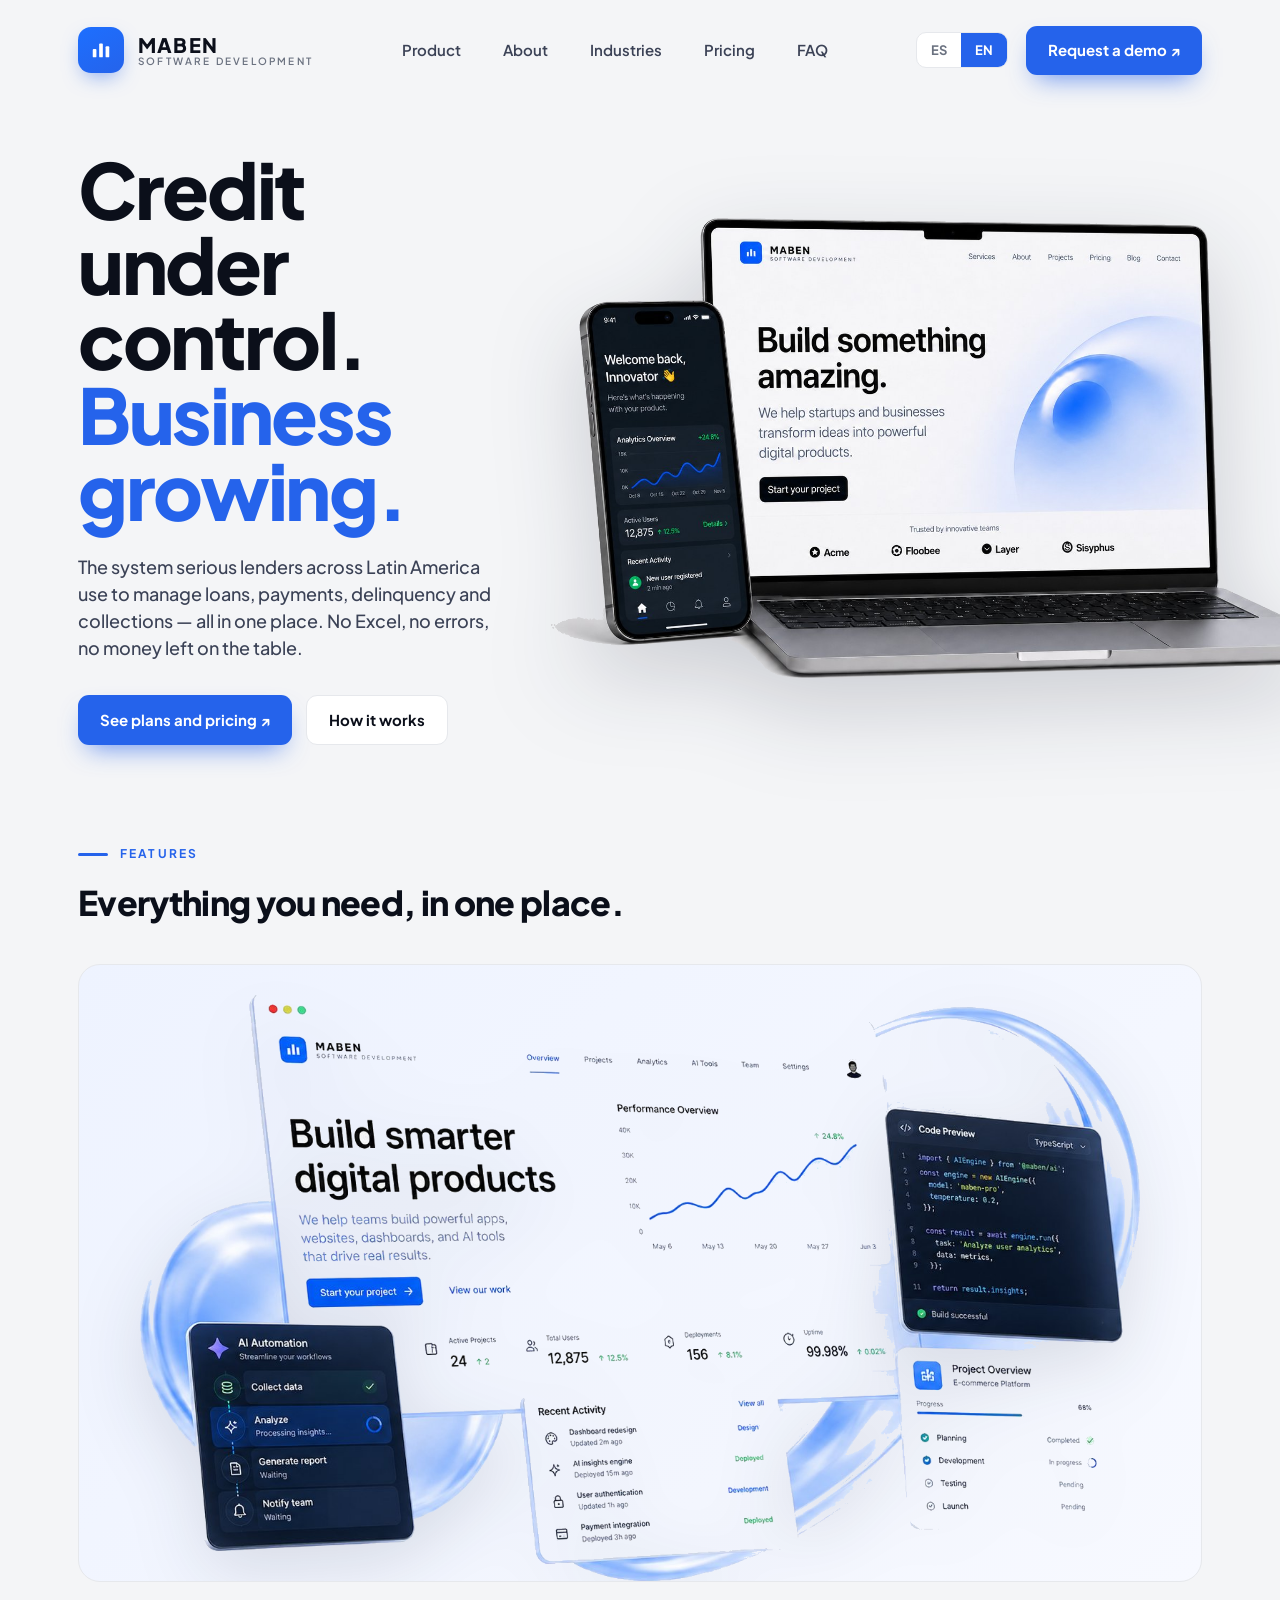
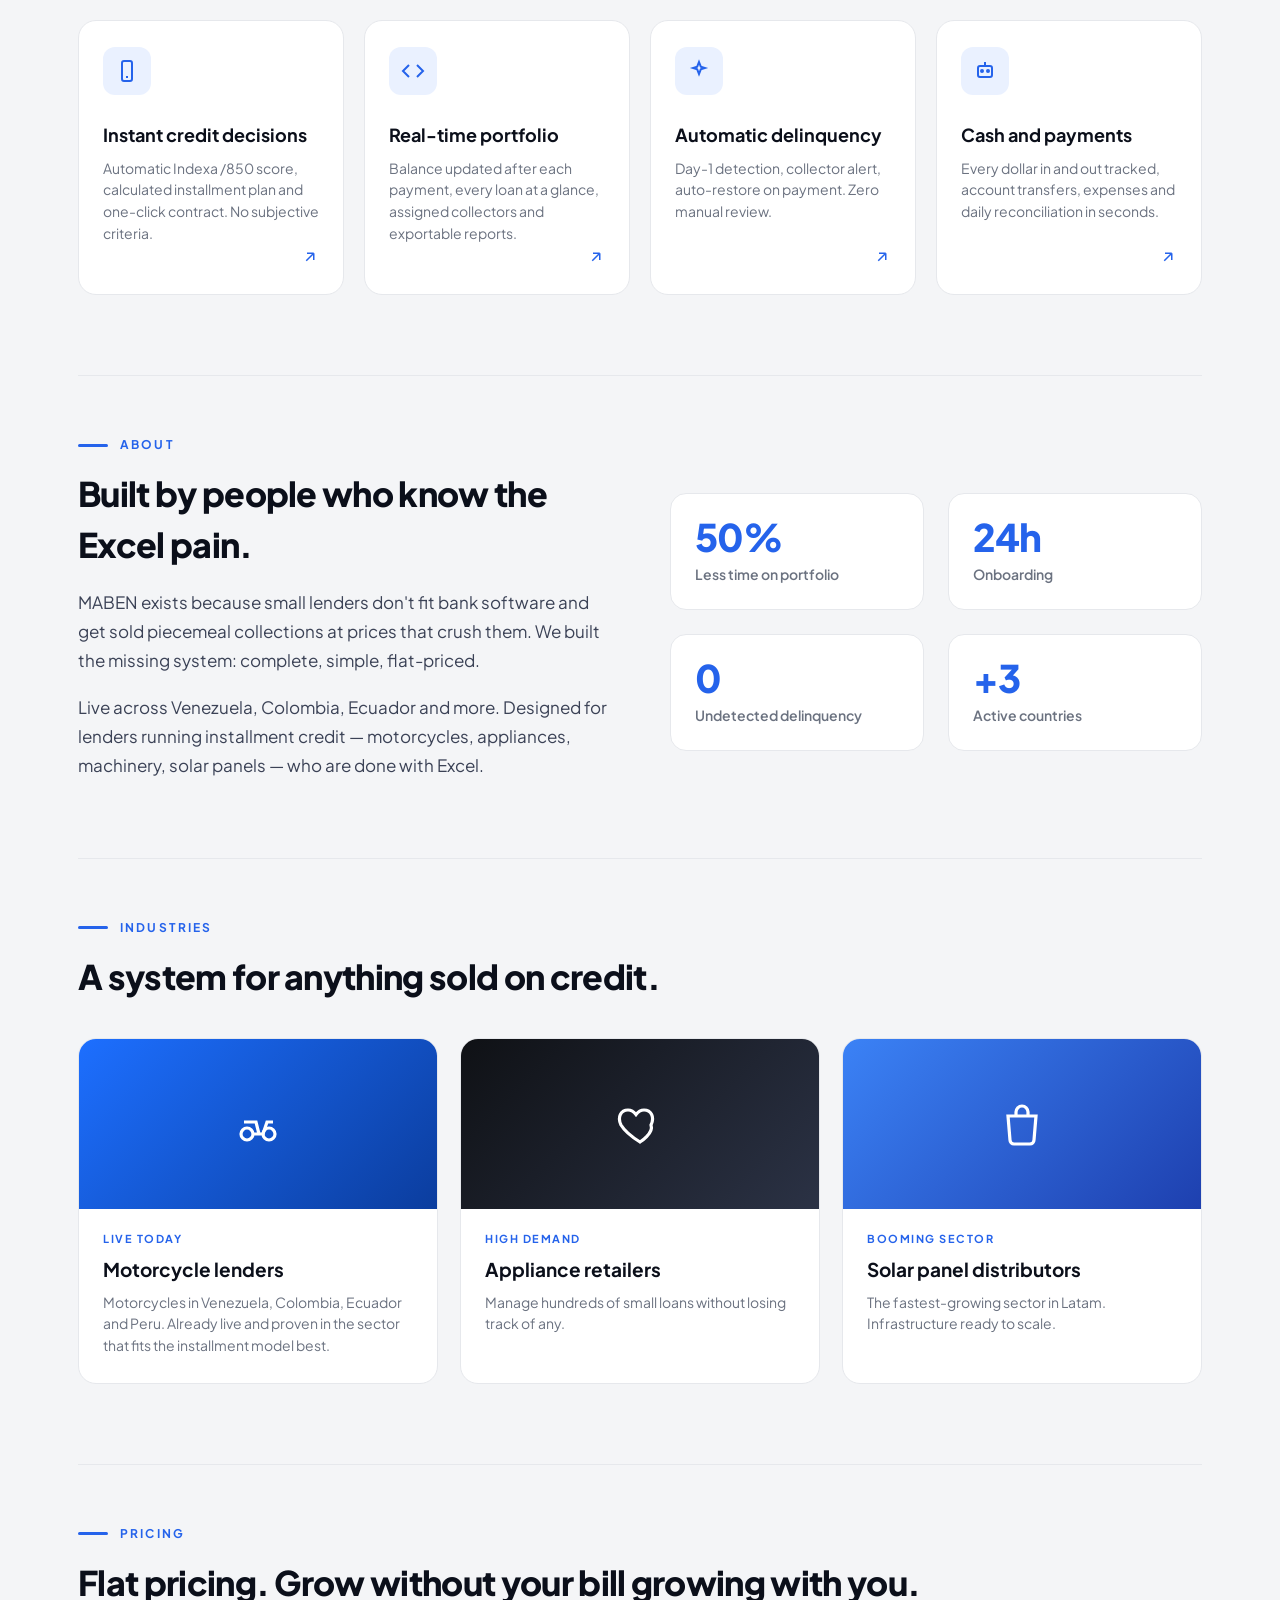
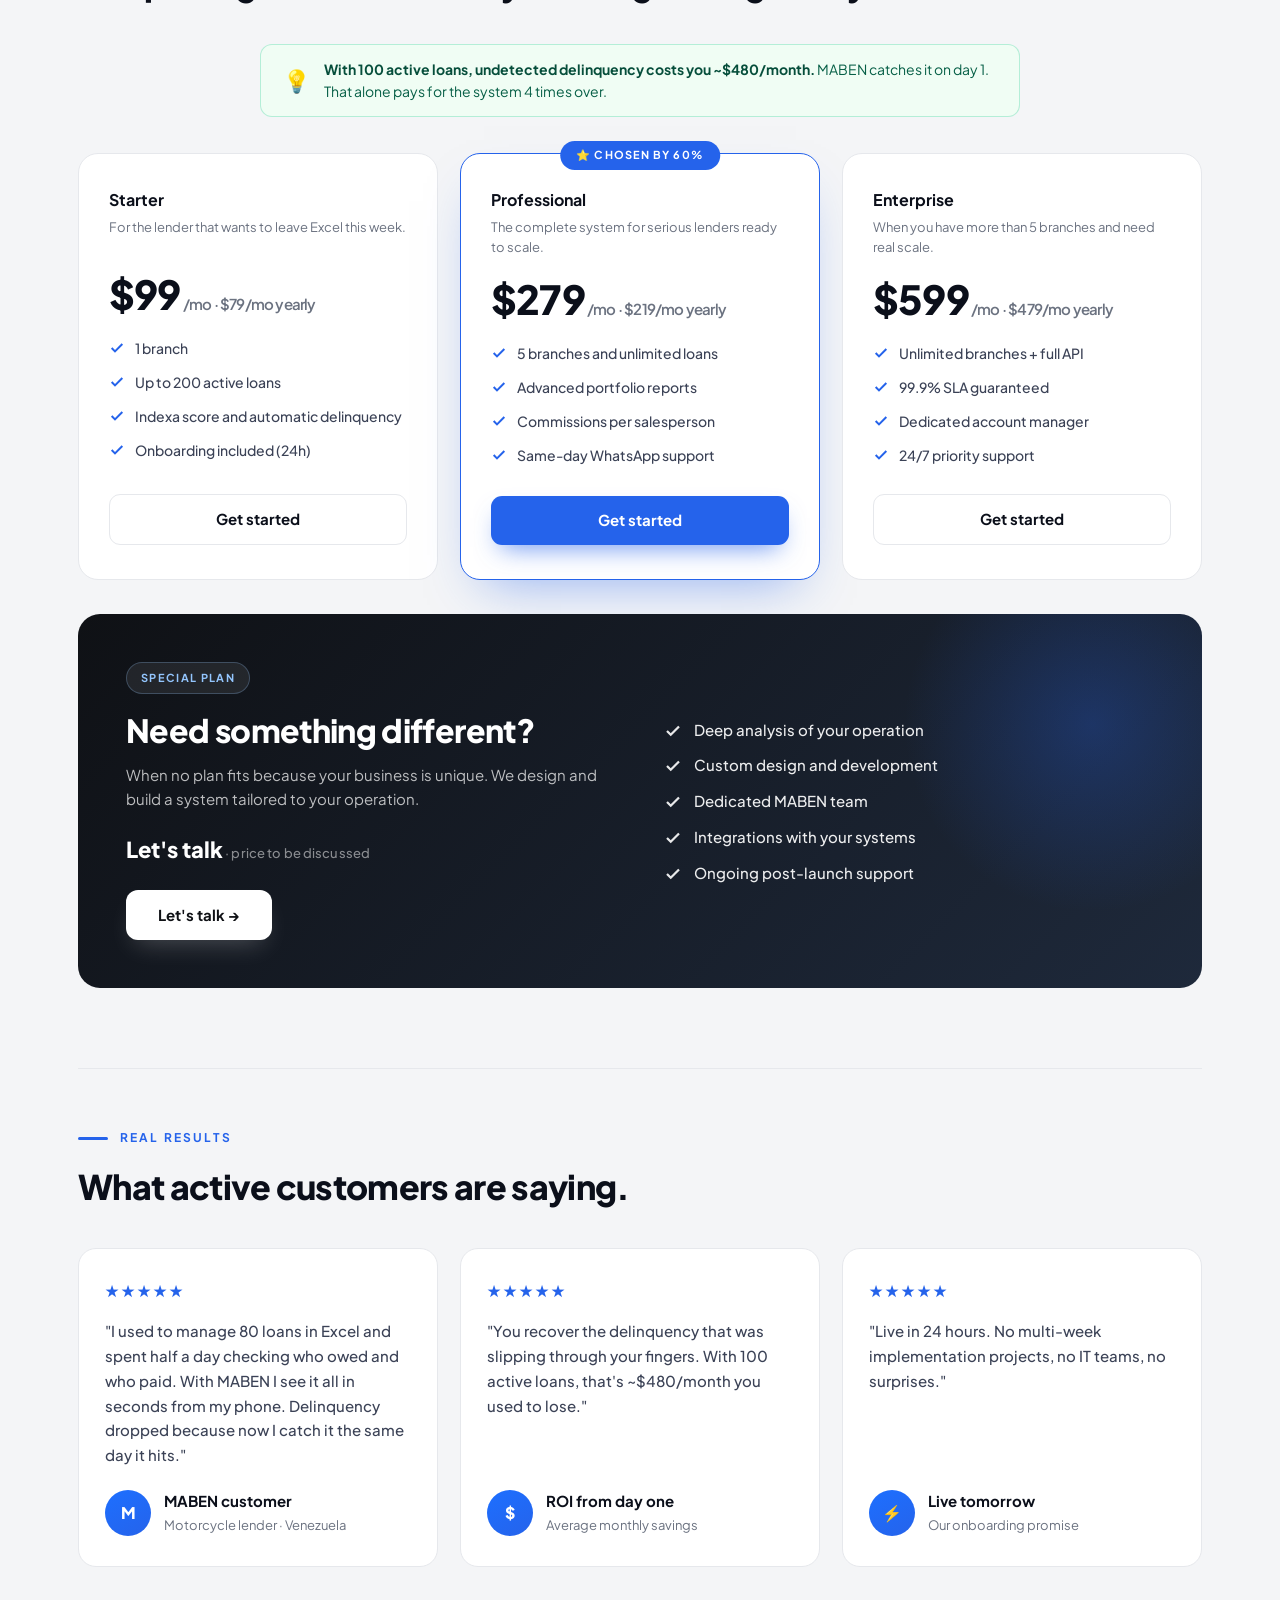
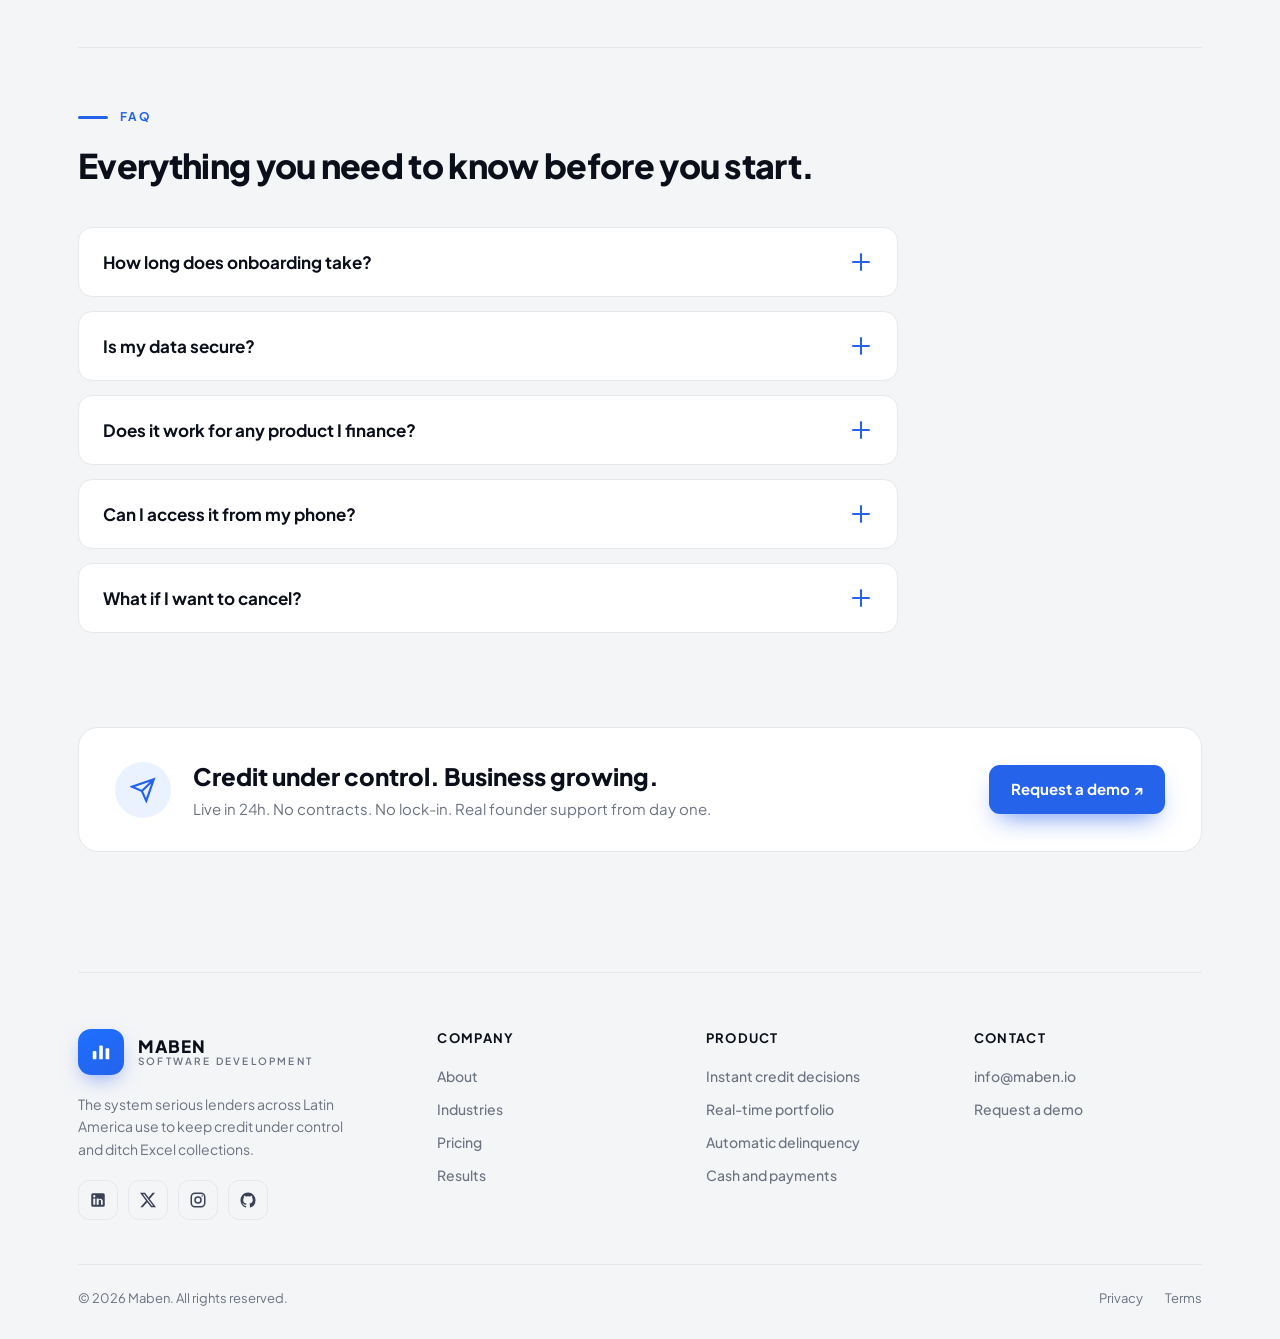
==== index.html @ 0669ffb4 "Add files via upload" ====
<!DOCTYPE html>
<html lang="es">
<head>
<meta charset="UTF-8">
<meta name="viewport" content="width=device-width, initial-scale=1.0">
<title>Maben — Desarrollo de Software | Apps, Web e IA</title>
<meta name="description" content="MABEN — el sistema que usan las financieras serias de Latinoamérica para gestionar créditos, pagos, mora y cobranza. Sin Excel. Activo en 24h. Precio plano.">
<meta name="keywords" content="desarrollo de software, app móvil, desarrollo web, diseño UI UX, integración de IA, Maben">
<meta name="author" content="Maben">
<link rel="canonical" href="https://maben.io/">
<meta name="theme-color" content="#2563eb">

<!-- Favicon -->
<link rel="icon" type="image/svg+xml" href="[data-uri]">

<!-- Open Graph (Facebook, WhatsApp, LinkedIn) -->
<meta property="og:type" content="website">
<meta property="og:url" content="https://maben.io/">
<meta property="og:title" content="MABEN — Créditos bajo control. Negocio en crecimiento.">
<meta property="og:description" content="Apps móviles, plataformas web y soluciones de IA. Rápido, bien diseñado y enfocado en resultados.">
<meta property="og:image" content="https://maben.io/og.png">
<meta property="og:image:width" content="1200">
<meta property="og:image:height" content="630">
<meta property="og:locale" content="es_ES">
<meta property="og:locale:alternate" content="en_US">
<meta property="og:site_name" content="Maben">

<!-- Twitter / X -->
<meta name="twitter:card" content="summary_large_image">
<meta name="twitter:title" content="MABEN — Créditos bajo control. Negocio en crecimiento.">
<meta name="twitter:description" content="Apps móviles, plataformas web y soluciones de IA. Rápido, bien diseñado y enfocado en resultados.">
<meta name="twitter:image" content="https://maben.io/og.png">

<!-- Structured data -->
<script type="application/ld+json">
{
  "@context":"https://schema.org",
  "@type":"Organization",
  "name":"Maben",
  "description":"Compañía de desarrollo de software: apps móviles, web e IA.",
  "url":"https://maben.io",
  "email":"info@maben.io",
  "logo":"https://maben.io/og.png"
}
</script>
<link rel="preconnect" href="https://fonts.googleapis.com">
<link rel="preconnect" href="https://fonts.gstatic.com" crossorigin>
<link href="https://fonts.googleapis.com/css2?family=Plus+Jakarta+Sans:wght@400;500;600;700;800&display=swap" rel="stylesheet">

<!-- Google Analytics (GA4). Reemplaza G-XXXXXXXXXX por tu ID real de Measurement -->
<script async src="https://www.googletagmanager.com/gtag/js?id=G-XXXXXXXXXX"></script>
<script>
  window.dataLayer = window.dataLayer || [];
  function gtag(){dataLayer.push(arguments);}
  gtag('js', new Date());
  gtag('config', 'G-XXXXXXXXXX');
</script>

<style>
:root{
  --blue:#2563eb;
  --blue-bright:#1d6fff;
  --blue-soft:#eaf1ff;
  --ink:#0b0f1a;
  --ink-soft:#3b4256;
  --muted:#6b7280;
  --bg:#f4f5f7;
  --card:#ffffff;
  --line:#e6e8ec;
  --dark:#0f1115;
  --font:'Plus Jakarta Sans',-apple-system,sans-serif;
}
*{margin:0;padding:0;box-sizing:border-box;}
html{scroll-behavior:smooth;}
body{font-family:var(--font);background:var(--bg);color:var(--ink);-webkit-font-smoothing:antialiased;line-height:1.5;overflow-x:hidden;}
.wrap{max-width:1180px;margin:0 auto;padding:0 28px;}

/* NAV */
nav{display:flex;align-items:center;justify-content:space-between;padding:26px 0;}
.brand{display:flex;align-items:center;gap:14px;}
.logo-mark{width:46px;height:46px;border-radius:13px;background:linear-gradient(150deg,var(--blue-bright),var(--blue));display:flex;align-items:center;justify-content:center;box-shadow:0 8px 20px -6px rgba(37,99,235,.55);}
.brand-text{line-height:1.1;}
.brand-text .name{font-weight:800;font-size:20px;letter-spacing:.06em;}
.brand-text .sub{font-size:10px;font-weight:600;letter-spacing:.22em;color:var(--muted);}
.nav-links{display:flex;gap:42px;}
.nav-links a{text-decoration:none;color:var(--ink-soft);font-weight:600;font-size:15px;transition:color .2s;}
.nav-links a:hover{color:var(--blue);}
.nav-right{display:flex;align-items:center;gap:18px;}
.lang-switch{display:flex;align-items:center;background:#fff;border:1.5px solid var(--line);border-radius:10px;overflow:hidden;}
.lang-switch button{border:none;background:transparent;font-family:var(--font);font-weight:700;font-size:13px;padding:9px 14px;cursor:pointer;color:var(--muted);transition:background .2s,color .2s;}
.lang-switch button.active{background:var(--blue);color:#fff;}
.btn{display:inline-flex;align-items:center;gap:8px;font-weight:700;font-size:15px;text-decoration:none;padding:13px 22px;border-radius:11px;cursor:pointer;border:none;transition:transform .2s,box-shadow .2s,background .2s;font-family:var(--font);}
.btn-blue{background:var(--blue);color:#fff;box-shadow:0 12px 26px -10px rgba(37,99,235,.7);}
.btn-blue:hover{transform:translateY(-2px);background:var(--blue-bright);}
.btn-ghost{background:#fff;color:var(--ink);border:1.5px solid var(--line);}
.btn-ghost:hover{transform:translateY(-2px);border-color:var(--blue);color:var(--blue);}

/* MOBILE MENU */
.hamburger{display:none;flex-direction:column;justify-content:center;gap:5px;width:46px;height:46px;border:1.5px solid var(--line);border-radius:12px;background:#fff;cursor:pointer;padding:0;}
.hamburger span{display:block;width:20px;height:2px;background:var(--ink);border-radius:2px;margin:0 auto;transition:transform .3s,opacity .3s;}
.mobile-menu{display:none;position:fixed;inset:0;z-index:1000;background:rgba(11,15,26,.5);backdrop-filter:blur(4px);opacity:0;transition:opacity .3s;}
.mobile-menu.open{display:block;opacity:1;}
.mobile-panel{position:absolute;top:0;right:0;width:84%;max-width:340px;height:100%;background:#fff;padding:26px 24px;display:flex;flex-direction:column;transform:translateX(100%);transition:transform .32s cubic-bezier(.4,0,.2,1);box-shadow:-20px 0 60px -20px rgba(0,0,0,.3);}
.mobile-menu.open .mobile-panel{transform:none;}
.mm-head{display:flex;justify-content:space-between;align-items:center;margin-bottom:30px;}
.mm-close{width:42px;height:42px;border:1.5px solid var(--line);border-radius:11px;background:#fff;font-size:22px;color:var(--ink);cursor:pointer;line-height:1;}
.mobile-panel a.mm-link{text-decoration:none;color:var(--ink);font-weight:700;font-size:19px;padding:15px 0;border-bottom:1px solid var(--line);transition:color .2s;}
.mobile-panel a.mm-link:hover{color:var(--blue);}
.mm-lang{display:flex;gap:0;margin:24px 0;border:1.5px solid var(--line);border-radius:11px;overflow:hidden;}
.mm-lang button{flex:1;border:none;background:#fff;font-family:var(--font);font-weight:700;font-size:15px;padding:13px;cursor:pointer;color:var(--muted);}
.mm-lang button.active{background:var(--blue);color:#fff;}
.mobile-panel .btn-blue{justify-content:center;margin-top:auto;}

/* HERO */
.hero{display:grid;grid-template-columns:0.85fr 1.25fr;gap:30px;align-items:center;padding:50px 0 70px;}
.eyebrow{display:flex;align-items:center;gap:14px;margin-bottom:26px;}
.eyebrow .bar{width:46px;height:3px;background:var(--blue);border-radius:2px;}
.eyebrow span{font-size:12px;font-weight:700;letter-spacing:.18em;color:var(--blue);}
h1{font-size:clamp(46px,6vw,80px);line-height:.98;font-weight:800;letter-spacing:-.03em;margin-bottom:26px;}
h1 .accent{color:var(--blue);}
.hero p{font-size:18px;color:var(--ink-soft);max-width:430px;margin-bottom:34px;font-weight:500;}
.hero-cta{display:flex;gap:14px;flex-wrap:wrap;}
.hero-img{width:120%;max-width:none;display:block;filter:drop-shadow(0 30px 45px rgba(15,23,42,.18));}
@media(max-width:900px){.hero-img{width:100%;}}

/* SERVICES */
.section{padding:30px 0 80px;}
.label{display:flex;align-items:center;gap:12px;margin-bottom:14px;}
.label .bar{width:30px;height:3px;background:var(--blue);border-radius:2px;}
.label span{font-size:12px;font-weight:700;letter-spacing:.18em;color:var(--blue);}
h2{font-size:34px;font-weight:800;letter-spacing:-.02em;margin-bottom:36px;}
.synergy-banner{width:100%;margin-bottom:38px;border-radius:22px;overflow:hidden;background:linear-gradient(135deg,#eef3ff,#f7f9ff);border:1px solid var(--line);padding:30px 30px 0;display:flex;justify-content:center;}
.synergy-banner img{width:100%;max-width:1000px;display:block;filter:drop-shadow(0 20px 35px rgba(15,23,42,.12));}
.cards{display:grid;grid-template-columns:repeat(4,1fr);gap:20px;}
.card{background:var(--card);border:1px solid var(--line);border-radius:18px;padding:26px 24px 50px;position:relative;transition:transform .25s,box-shadow .25s,border-color .25s;}
.card:hover{transform:translateY(-6px);box-shadow:0 24px 44px -22px rgba(37,99,235,.4);border-color:rgba(37,99,235,.4);}
.card .ic{width:48px;height:48px;border-radius:12px;background:var(--blue-soft);display:flex;align-items:center;justify-content:center;margin-bottom:26px;}
.card h3{font-size:18px;font-weight:700;margin-bottom:10px;}
.card p{font-size:14px;color:var(--muted);line-height:1.55;}
.card .arrow{position:absolute;bottom:22px;right:24px;color:var(--blue);transition:transform .25s;}
.card:hover .arrow{transform:translate(3px,-3px);}

/* ABOUT */
.about{display:grid;grid-template-columns:1fr 1fr;gap:60px;align-items:center;padding:60px 0;border-top:1px solid var(--line);}
.about h2{margin-bottom:18px;}
.about p{font-size:17px;color:var(--ink-soft);margin-bottom:18px;line-height:1.7;}
.stats{display:grid;grid-template-columns:repeat(2,1fr);gap:24px;margin-top:10px;}
.stat{background:var(--card);border:1px solid var(--line);border-radius:16px;padding:24px;}
.stat .num{font-size:38px;font-weight:800;color:var(--blue);letter-spacing:-.02em;line-height:1;}
.stat .lbl{font-size:14px;color:var(--muted);font-weight:600;margin-top:8px;}

/* WORK */
.work-grid{display:grid;grid-template-columns:repeat(3,1fr);gap:22px;}
.project{background:var(--card);border:1px solid var(--line);border-radius:18px;overflow:hidden;transition:transform .25s,box-shadow .25s;}
.project:hover{transform:translateY(-6px);box-shadow:0 24px 44px -22px rgba(37,99,235,.35);}
.project .thumb{height:170px;display:flex;align-items:center;justify-content:center;position:relative;overflow:hidden;}
.project .thumb svg{position:relative;z-index:2;}
.project .body{padding:22px 24px 26px;}
.project .tag{font-size:11px;font-weight:700;letter-spacing:.14em;color:var(--blue);text-transform:uppercase;}
.project h3{font-size:19px;font-weight:700;margin:8px 0 8px;}
.project p{font-size:14px;color:var(--muted);line-height:1.55;}

/* TESTIMONIALS */
.tcards{display:grid;grid-template-columns:repeat(3,1fr);gap:22px;}
.tcard{background:var(--card);border:1px solid var(--line);border-radius:18px;padding:30px 26px;display:flex;flex-direction:column;}
.tcard .stars{color:var(--blue);font-size:16px;letter-spacing:2px;margin-bottom:16px;}
.tcard .quote{font-size:15px;color:var(--ink-soft);line-height:1.65;font-weight:500;flex:1;margin-bottom:22px;}
.tcard .who{display:flex;align-items:center;gap:13px;}
.tcard .av{width:46px;height:46px;border-radius:50%;background:linear-gradient(150deg,var(--blue-bright),var(--blue));display:flex;align-items:center;justify-content:center;color:#fff;font-weight:800;font-size:16px;}
.tcard .who b{font-size:15px;display:block;}
.tcard .who small{font-size:13px;color:var(--muted);}

/* PRICING */
.prices{display:grid;grid-template-columns:repeat(3,1fr);gap:22px;align-items:stretch;}
.price{background:var(--card);border:1px solid var(--line);border-radius:20px;padding:34px 30px;display:flex;flex-direction:column;position:relative;transition:transform .25s,box-shadow .25s;}
.price:hover{transform:translateY(-6px);box-shadow:0 24px 44px -22px rgba(37,99,235,.3);}
.price.featured{border-color:var(--blue);box-shadow:0 24px 50px -24px rgba(37,99,235,.5);}
.price .badge{position:absolute;top:-13px;left:50%;transform:translateX(-50%);background:var(--blue);color:#fff;font-size:11px;font-weight:700;letter-spacing:.1em;padding:6px 16px;border-radius:20px;}
.price .pname{font-size:16px;font-weight:700;margin-bottom:6px;}
.price .pdesc{font-size:13px;color:var(--muted);margin-bottom:22px;min-height:34px;}
.price .amount{font-size:40px;font-weight:800;letter-spacing:-.02em;line-height:1;}
.price .amount span{font-size:15px;color:var(--muted);font-weight:600;}
.price ul{list-style:none;margin:24px 0 28px;display:flex;flex-direction:column;gap:13px;flex:1;}
.price li{display:flex;align-items:flex-start;gap:10px;font-size:14px;color:var(--ink-soft);font-weight:500;}
.price li svg{flex-shrink:0;margin-top:2px;}
.price .pbtn{text-align:center;text-decoration:none;font-weight:700;font-size:15px;padding:13px;border-radius:11px;transition:transform .2s,background .2s;}
.price .pbtn.solid{background:var(--blue);color:#fff;box-shadow:0 12px 26px -10px rgba(37,99,235,.7);}
.price .pbtn.solid:hover{transform:translateY(-2px);background:var(--blue-bright);}
.price .pbtn.outline{background:#fff;color:var(--ink);border:1.5px solid var(--line);}
.price .pbtn.outline:hover{transform:translateY(-2px);border-color:var(--blue);color:var(--blue);}

@media(max-width:900px){
  .about{grid-template-columns:1fr;gap:36px;}
  .work-grid,.tcards,.prices{grid-template-columns:1fr;}
  .cards{grid-template-columns:repeat(2,1fr);}
  .synergy-banner{padding:18px 18px 0;}
}

/* FAQ */
.faq-list{max-width:820px;}
.faq-item{border:1px solid var(--line);border-radius:14px;background:var(--card);margin-bottom:14px;overflow:hidden;}
.faq-q{width:100%;text-align:left;background:none;border:none;font-family:var(--font);font-size:17px;font-weight:700;color:var(--ink);padding:22px 24px;cursor:pointer;display:flex;justify-content:space-between;align-items:center;gap:16px;}
.faq-q .plus{flex-shrink:0;width:24px;height:24px;position:relative;transition:transform .3s;}
.faq-q .plus::before,.faq-q .plus::after{content:'';position:absolute;background:var(--blue);border-radius:2px;}
.faq-q .plus::before{top:11px;left:3px;right:3px;height:2px;}
.faq-q .plus::after{left:11px;top:3px;bottom:3px;width:2px;transition:opacity .3s;}
.faq-item.open .plus::after{opacity:0;}
.faq-item.open .plus{transform:rotate(180deg);}
.faq-a{max-height:0;overflow:hidden;transition:max-height .35s ease;}
.faq-a p{padding:0 24px 22px;color:var(--muted);font-size:15px;line-height:1.6;}


/* CTA */
.cta{background:var(--card);border:1px solid var(--line);border-radius:20px;padding:30px 36px;display:flex;align-items:center;justify-content:space-between;gap:24px;flex-wrap:wrap;}
.cta-left{display:flex;align-items:center;gap:22px;}
.cta-ic{width:56px;height:56px;border-radius:50%;background:var(--blue-soft);display:flex;align-items:center;justify-content:center;flex-shrink:0;}
.cta h3{font-size:24px;font-weight:800;margin-bottom:4px;}
.cta p{font-size:15px;color:var(--muted);}

/* SCROLL REVEAL */
.reveal{opacity:0;transform:translateY(60px) scale(.97);transition:opacity .8s cubic-bezier(.16,1,.3,1),transform .8s cubic-bezier(.16,1,.3,1);}
.reveal.in{opacity:1;transform:none;}
.reveal-stagger > *{opacity:0;transform:translateY(52px) scale(.96);transition:opacity .7s cubic-bezier(.16,1,.3,1),transform .7s cubic-bezier(.16,1,.3,1);}
.reveal-stagger.in > *{opacity:1;transform:none;}
.reveal-stagger.in > *:nth-child(1){transition-delay:.08s;}
.reveal-stagger.in > *:nth-child(2){transition-delay:.20s;}
.reveal-stagger.in > *:nth-child(3){transition-delay:.32s;}
.reveal-stagger.in > *:nth-child(4){transition-delay:.44s;}
@media(prefers-reduced-motion:reduce){
  .reveal,.reveal-stagger > *{opacity:1!important;transform:none!important;transition:none!important;}
}

/* FOOTER */
footer{border-top:1px solid var(--line);margin-top:40px;padding:56px 0 30px;}
.foot-top{display:grid;grid-template-columns:1.4fr 1fr 1fr 1fr;gap:40px;margin-bottom:44px;}
.foot-brand .brand{margin-bottom:18px;}
.foot-brand p{font-size:14px;color:var(--muted);line-height:1.6;max-width:280px;margin-bottom:20px;}
.socials{display:flex;gap:10px;}
.socials a{width:40px;height:40px;border-radius:11px;border:1px solid var(--line);display:flex;align-items:center;justify-content:center;color:var(--ink-soft);transition:.2s;}
.socials a:hover{background:var(--blue);border-color:var(--blue);color:#fff;transform:translateY(-2px);}
.foot-col h4{font-size:13px;font-weight:700;letter-spacing:.1em;text-transform:uppercase;color:var(--ink);margin-bottom:18px;}
.foot-col a{display:block;text-decoration:none;color:var(--muted);font-size:14px;font-weight:500;margin-bottom:12px;transition:color .2s;}
.foot-col a:hover{color:var(--blue);}
.foot-bottom{border-top:1px solid var(--line);padding-top:24px;display:flex;justify-content:space-between;align-items:center;flex-wrap:wrap;gap:12px;}
.foot-bottom small{color:var(--muted);font-size:13px;}
.foot-bottom .legal{display:flex;gap:22px;}
.foot-bottom .legal a{color:var(--muted);font-size:13px;text-decoration:none;}
.foot-bottom .legal a:hover{color:var(--blue);}
footer .brand-text .name{font-size:17px;}
@media(max-width:760px){.foot-top{grid-template-columns:1fr 1fr;gap:32px;}}

@media(max-width:900px){
  .nav-links{display:none;}
  .nav-right .lang-switch{display:none;}
  .nav-right .btn-blue{display:none;}
  .hamburger{display:flex;}
  .hero{grid-template-columns:1fr;}
  .cards{grid-template-columns:repeat(2,1fr);}
}
@media(max-width:560px){
  .cards{grid-template-columns:1fr;}
  .nav-right{gap:10px;}
  .btn{padding:11px 16px;font-size:14px;}
  h1{font-size:clamp(40px,12vw,56px);}
}

/* ROI banner */
.roi-banner{background:#f0fdf4;border:1px solid rgba(0,192,127,.25);border-radius:12px;padding:14px 22px;max-width:760px;margin:0 auto 36px;display:flex;align-items:center;gap:14px;flex-wrap:wrap;}
.roi-banner .roi-ic{font-size:22px;flex-shrink:0;}
.roi-banner .roi-text{font-size:14px;color:#065f46;line-height:1.55;flex:1;min-width:0;}
.roi-banner .roi-text strong{color:#064e3b;}
/* Plan especial — full width 4th plan */
.price-custom{margin-top:34px;background:linear-gradient(135deg,#0f1115 0%,#1e293b 100%);color:#fff;border-radius:22px;padding:48px;display:grid;grid-template-columns:1fr 1fr;gap:48px;align-items:center;position:relative;overflow:hidden;}
.price-custom::before{content:"";position:absolute;top:-80px;right:-80px;width:380px;height:380px;background:radial-gradient(circle,rgba(37,99,235,.28),transparent 70%);pointer-events:none;}
.price-custom .pc-left,.price-custom .pc-right{position:relative;z-index:1;}
.price-custom .pc-badge{display:inline-block;background:rgba(255,255,255,.08);color:#93c5fd;font-size:11px;font-weight:700;letter-spacing:.12em;padding:7px 14px;border-radius:99px;margin-bottom:18px;border:1px solid rgba(147,197,253,.25);}
.price-custom .pc-name{font-size:32px;font-weight:800;letter-spacing:-.02em;margin:0 0 14px;line-height:1.15;}
.price-custom .pc-desc{font-size:15px;color:rgba(255,255,255,.72);line-height:1.6;margin:0 0 22px;}
.price-custom .pc-price{font-size:22px;font-weight:800;margin-bottom:24px;color:#fff;}
.price-custom .pc-price .pc-period{font-size:13px;color:rgba(255,255,255,.5);font-weight:500;letter-spacing:.01em;}
.price-custom .pc-btn{display:inline-block;background:#fff;color:#0f1115;padding:14px 32px;border-radius:12px;font-weight:700;font-size:15px;text-decoration:none;transition:transform .2s,box-shadow .2s;box-shadow:0 12px 26px -10px rgba(255,255,255,.25);}
.price-custom .pc-btn:hover{transform:translateY(-2px);box-shadow:0 16px 30px -10px rgba(255,255,255,.4);}
.price-custom .pc-features{list-style:none;margin:0;padding:0;display:flex;flex-direction:column;gap:14px;}
.price-custom .pc-features li{display:flex;align-items:flex-start;gap:12px;font-size:15px;color:rgba(255,255,255,.92);font-weight:500;line-height:1.45;}
.price-custom .pc-features li svg{flex-shrink:0;margin-top:3px;opacity:.9;}
@media(max-width:820px){
  .price-custom{grid-template-columns:1fr;padding:32px;gap:28px;}
  .price-custom .pc-name{font-size:26px;}
}
</style>
</head>
<body>
<div class="wrap">

  <!-- NAV -->
  <nav>
    <div class="brand">
      <div class="logo-mark">
        <svg width="22" height="22" viewBox="0 0 24 24" fill="none">
          <rect x="3" y="11" width="4" height="9" rx="1" fill="#fff"/>
          <rect x="10" y="5" width="4" height="15" rx="1" fill="#fff"/>
          <rect x="17" y="8" width="4" height="12" rx="1" fill="#fff"/>
        </svg>
      </div>
      <div class="brand-text">
        <div class="name">MABEN</div>
        <div class="sub">SOFTWARE DEVELOPMENT</div>
      </div>
    </div>
    <div class="nav-links">
      <a href="#services" data-i18n="nav_services">Producto</a>
      <a href="#about" data-i18n="nav_about">Nosotros</a>
      <a href="#work" data-i18n="nav_work">Sectores</a>
      <a href="#pricing" data-i18n="nav_pricing">Precios</a>
      <a href="#faq" data-i18n="nav_faq">FAQ</a>
    </div>
    <div class="nav-right">
      <div class="lang-switch">
        <button id="btn-es" class="active" onclick="setLang('es')">ES</button>
        <button id="btn-en" onclick="setLang('en')">EN</button>
      </div>
      <a href="demo.html" id="demo-link-1" class="btn btn-blue" data-i18n="demo">Solicitar demo ↗</a>
      <button class="hamburger" onclick="openMenu()" aria-label="Menú">
        <span></span><span></span><span></span>
      </button>
    </div>
  </nav>

  <!-- MOBILE MENU -->
  <div class="mobile-menu" id="mobileMenu" onclick="if(event.target===this)closeMenu()">
    <div class="mobile-panel">
      <div class="mm-head">
        <div class="brand">
          <div class="logo-mark"><svg width="22" height="22" viewBox="0 0 24 24" fill="none"><rect x="3" y="11" width="4" height="9" rx="1" fill="#fff"/><rect x="10" y="5" width="4" height="15" rx="1" fill="#fff"/><rect x="17" y="8" width="4" height="12" rx="1" fill="#fff"/></svg></div>
          <div class="brand-text"><div class="name">MABEN</div></div>
        </div>
        <button class="mm-close" onclick="closeMenu()" aria-label="Cerrar">×</button>
      </div>
      <a class="mm-link" href="#services" onclick="closeMenu()" data-i18n="nav_services">Producto</a>
      <a class="mm-link" href="#about" onclick="closeMenu()" data-i18n="nav_about">Nosotros</a>
      <a class="mm-link" href="#work" onclick="closeMenu()" data-i18n="nav_work">Sectores</a>
      <a class="mm-link" href="#pricing" onclick="closeMenu()" data-i18n="nav_pricing">Precios</a>
      <a class="mm-link" href="#faq" onclick="closeMenu()" data-i18n="nav_faq">FAQ</a>
      <div class="mm-lang">
        <button id="mm-es" class="active" onclick="setLang('es')">ES</button>
        <button id="mm-en" onclick="setLang('en')">EN</button>
      </div>
      <a href="demo.html" id="demo-link-3" class="btn btn-blue" onclick="closeMenu()" data-i18n="demo">Solicitar demo ↗</a>
    </div>
  </div>

  <!-- HERO -->
  <section class="hero">
    <div>
      <h1 data-i18n-html="h1">Créditos bajo control. <span class="accent">Negocio en crecimiento</span><span class="accent">.</span></h1>
      <p data-i18n="hero_p">El sistema que usan las financieras serias de Latinoamérica para gestionar créditos, pagos, mora y cobranza — todo en un solo lugar, sin Excel, sin errores, sin perder dinero.</p>
      <div class="hero-cta">
        <a href="#pricing" class="btn btn-blue" data-i18n="cta_build">Ver planes y precios ↗</a>
        <a href="#services" class="btn btn-ghost" data-i18n="cta_work">Ver cómo funciona</a>
      </div>
    </div>
    <div>
      <img id="hero-img" class="hero-img" src="[data-uri]" alt="Maben dashboard en smartphone y laptop">
    </div>
  </section>

  <!-- SERVICES -->
  <section class="section reveal" id="services">
    <div class="label"><div class="bar"></div><span data-i18n="services_label">FUNCIONALIDADES</span></div>
    <h2 data-i18n="services_title">Todo lo que necesitas, en un solo lugar.</h2>
    <div class="synergy-banner">
      <img id="syn-img" src="[data-uri]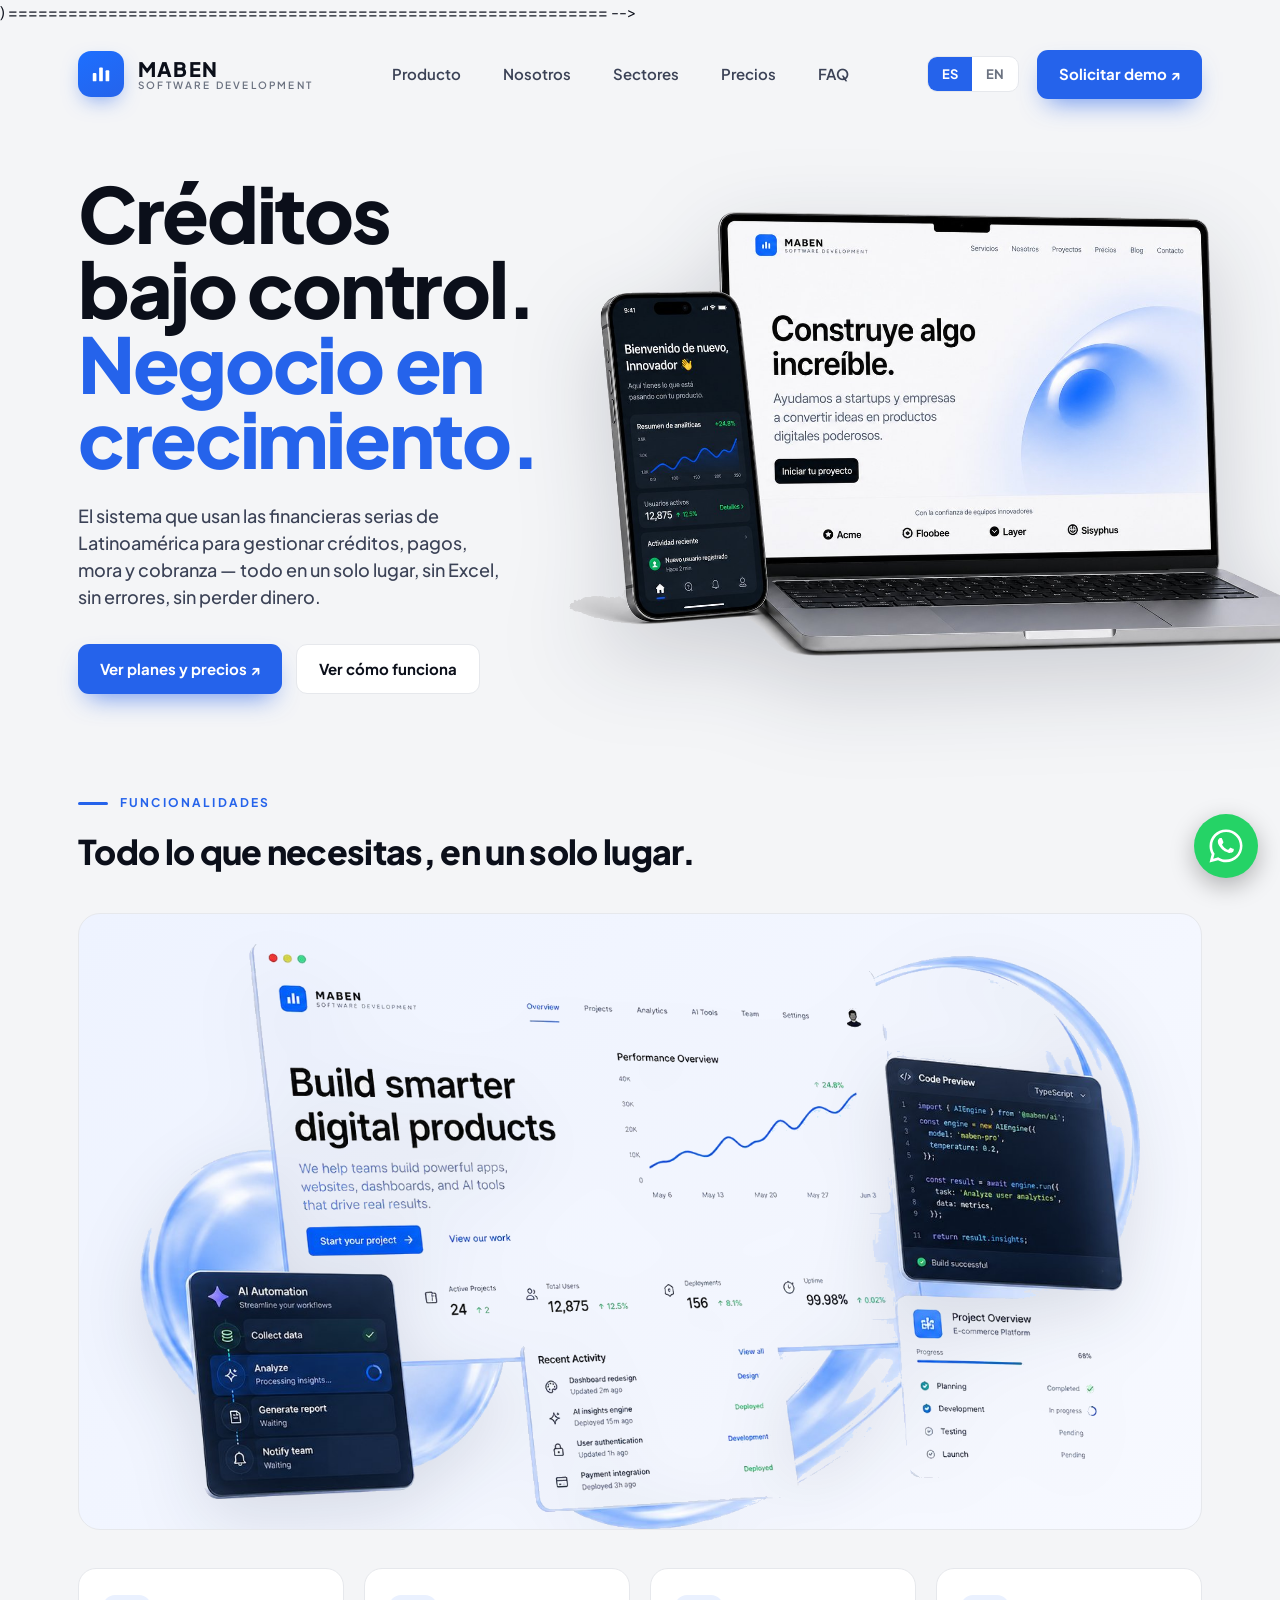
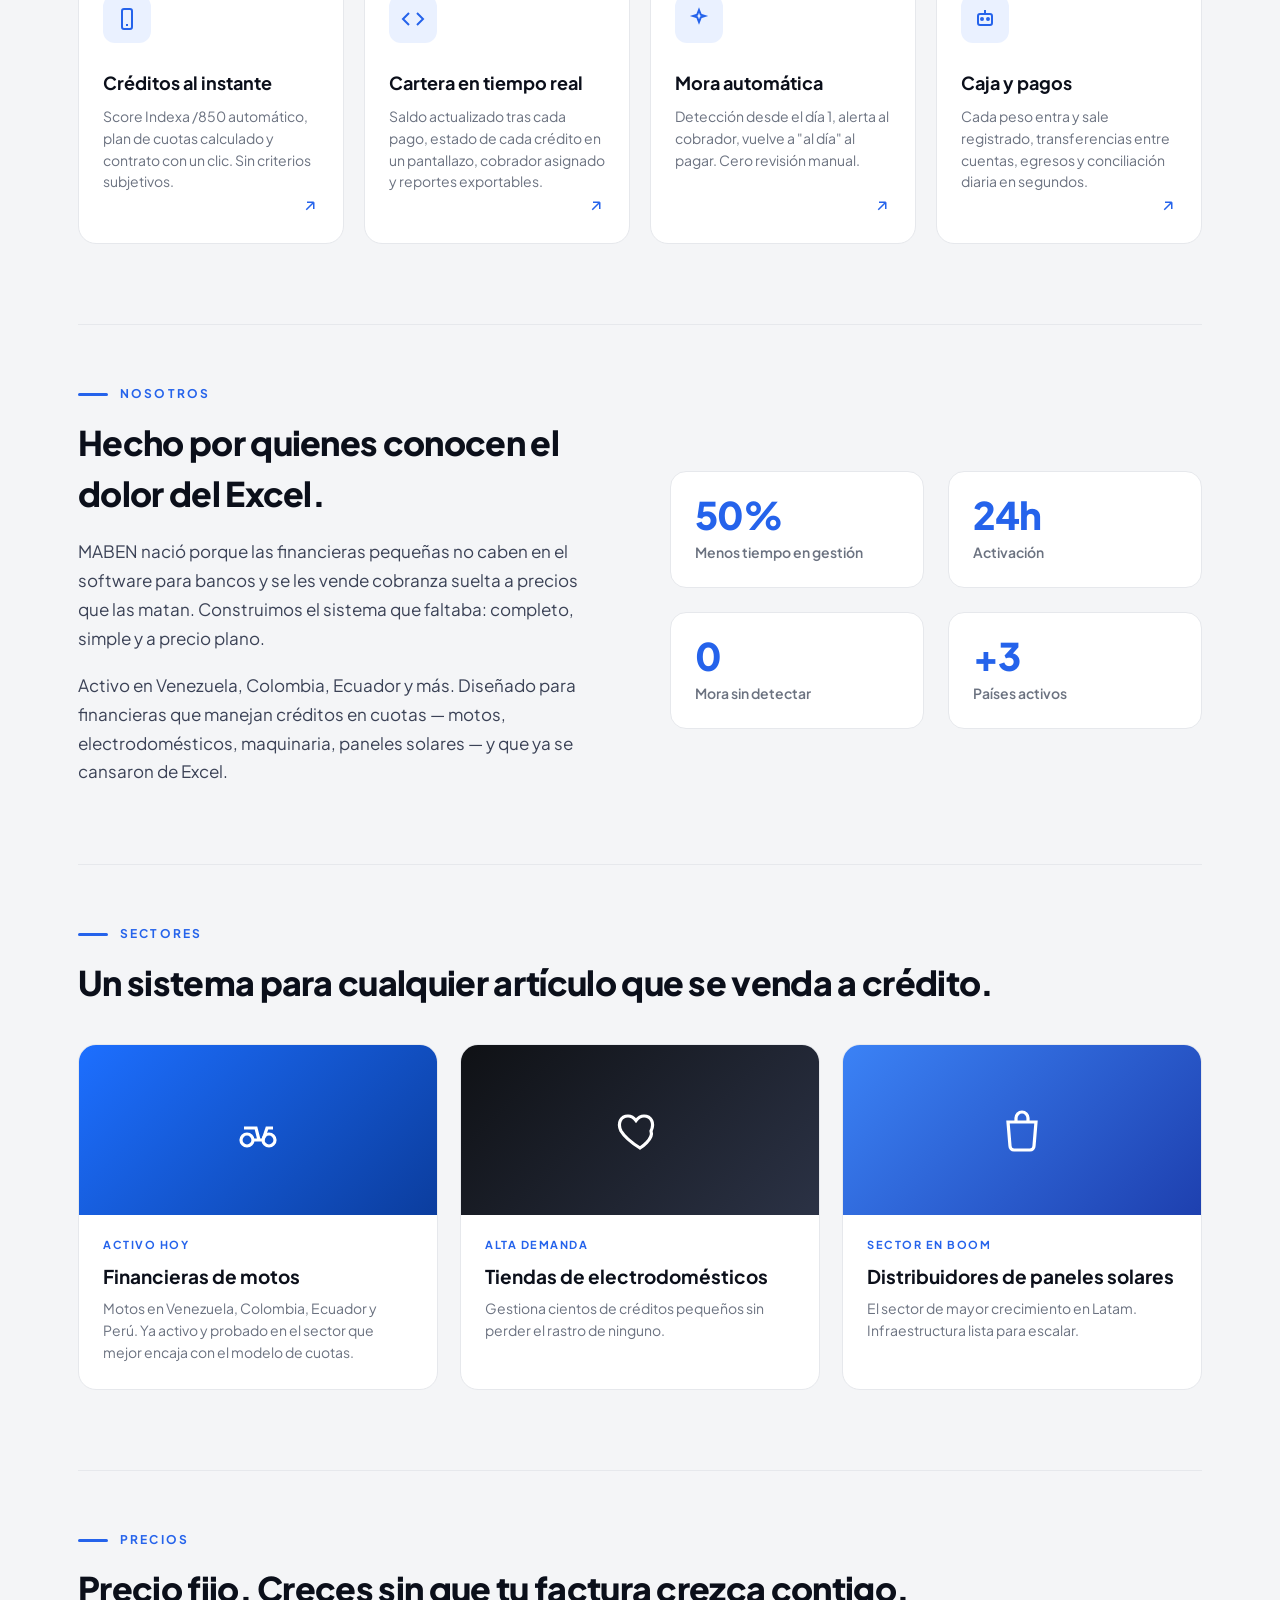
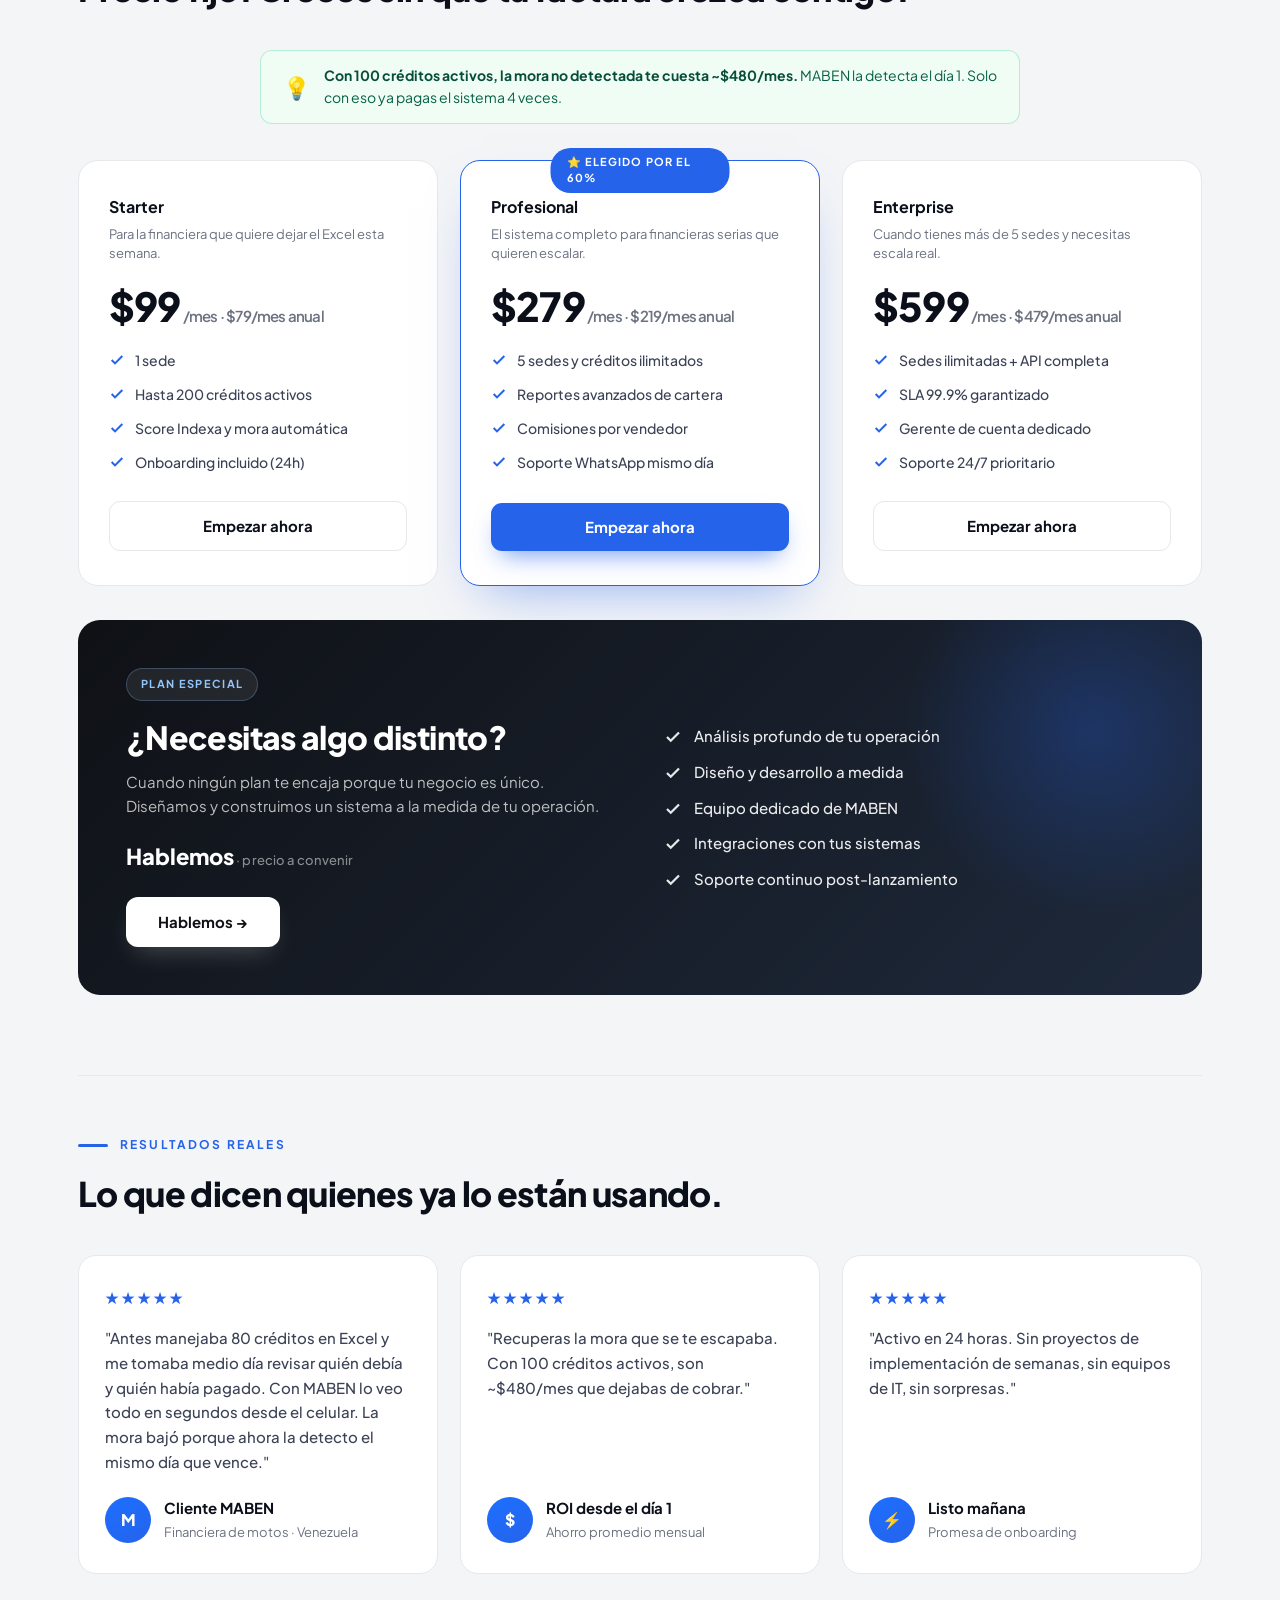
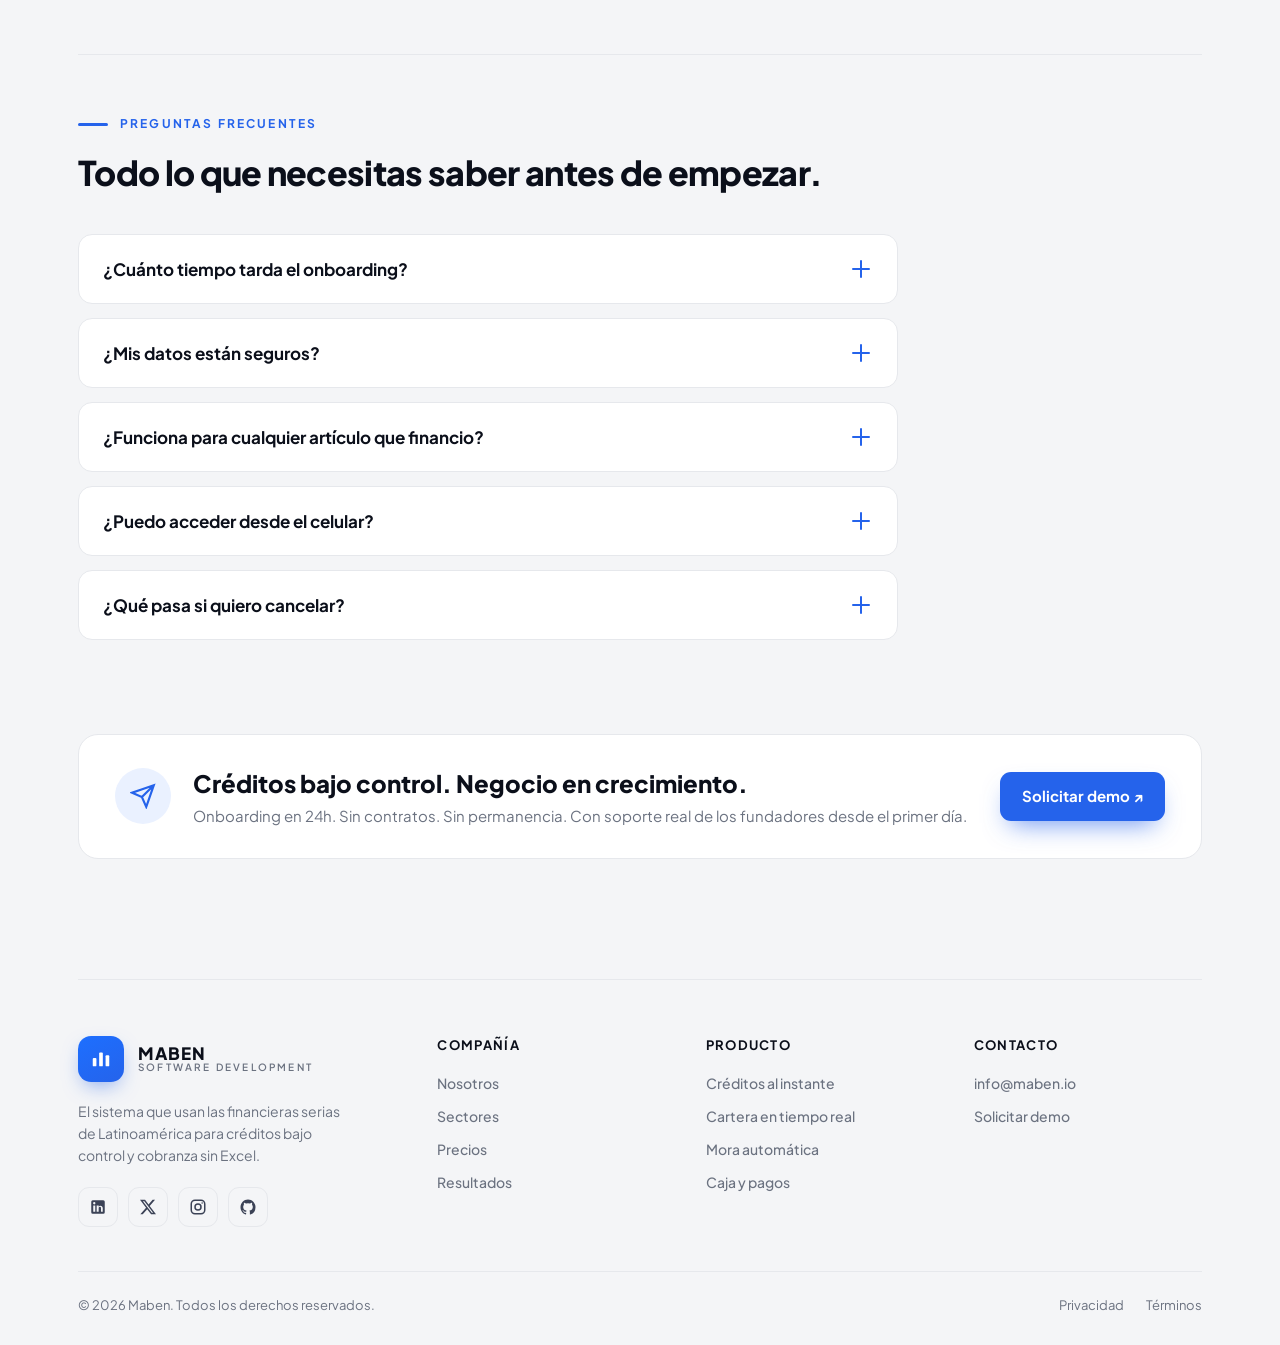
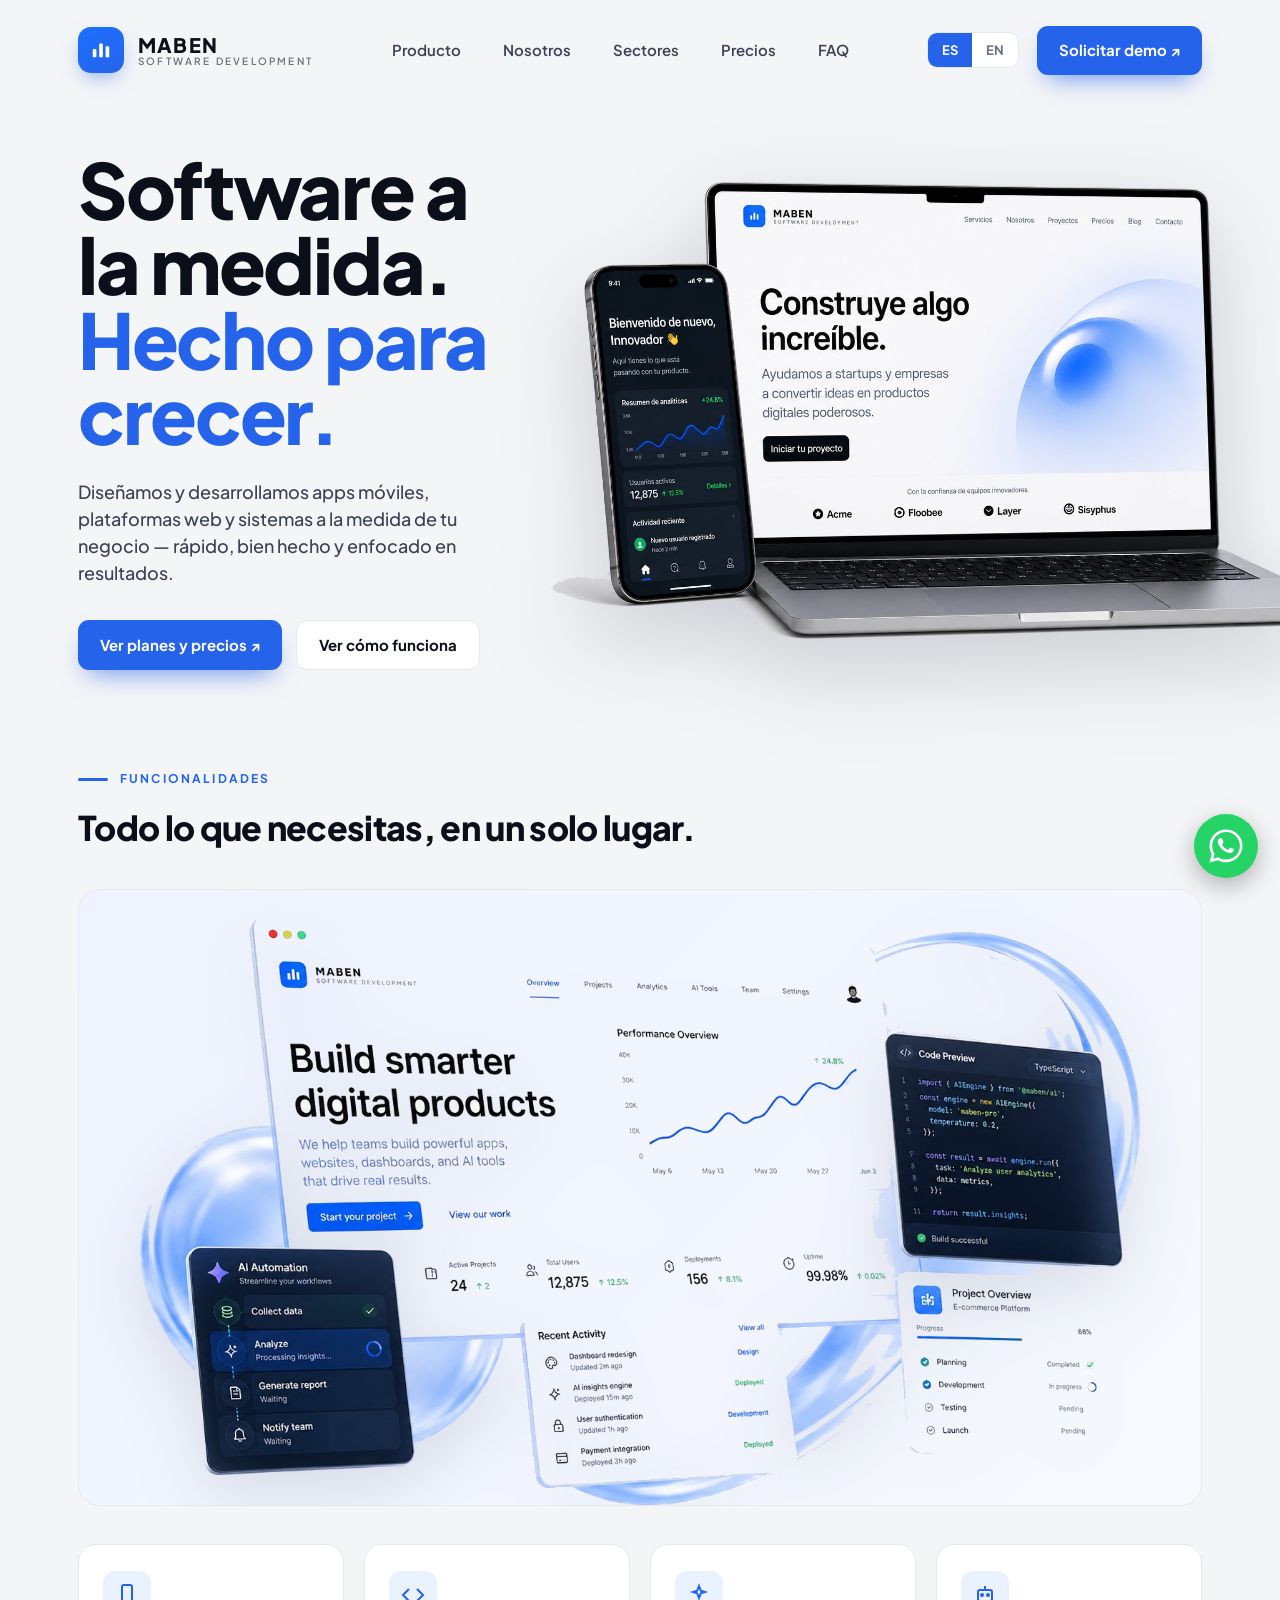
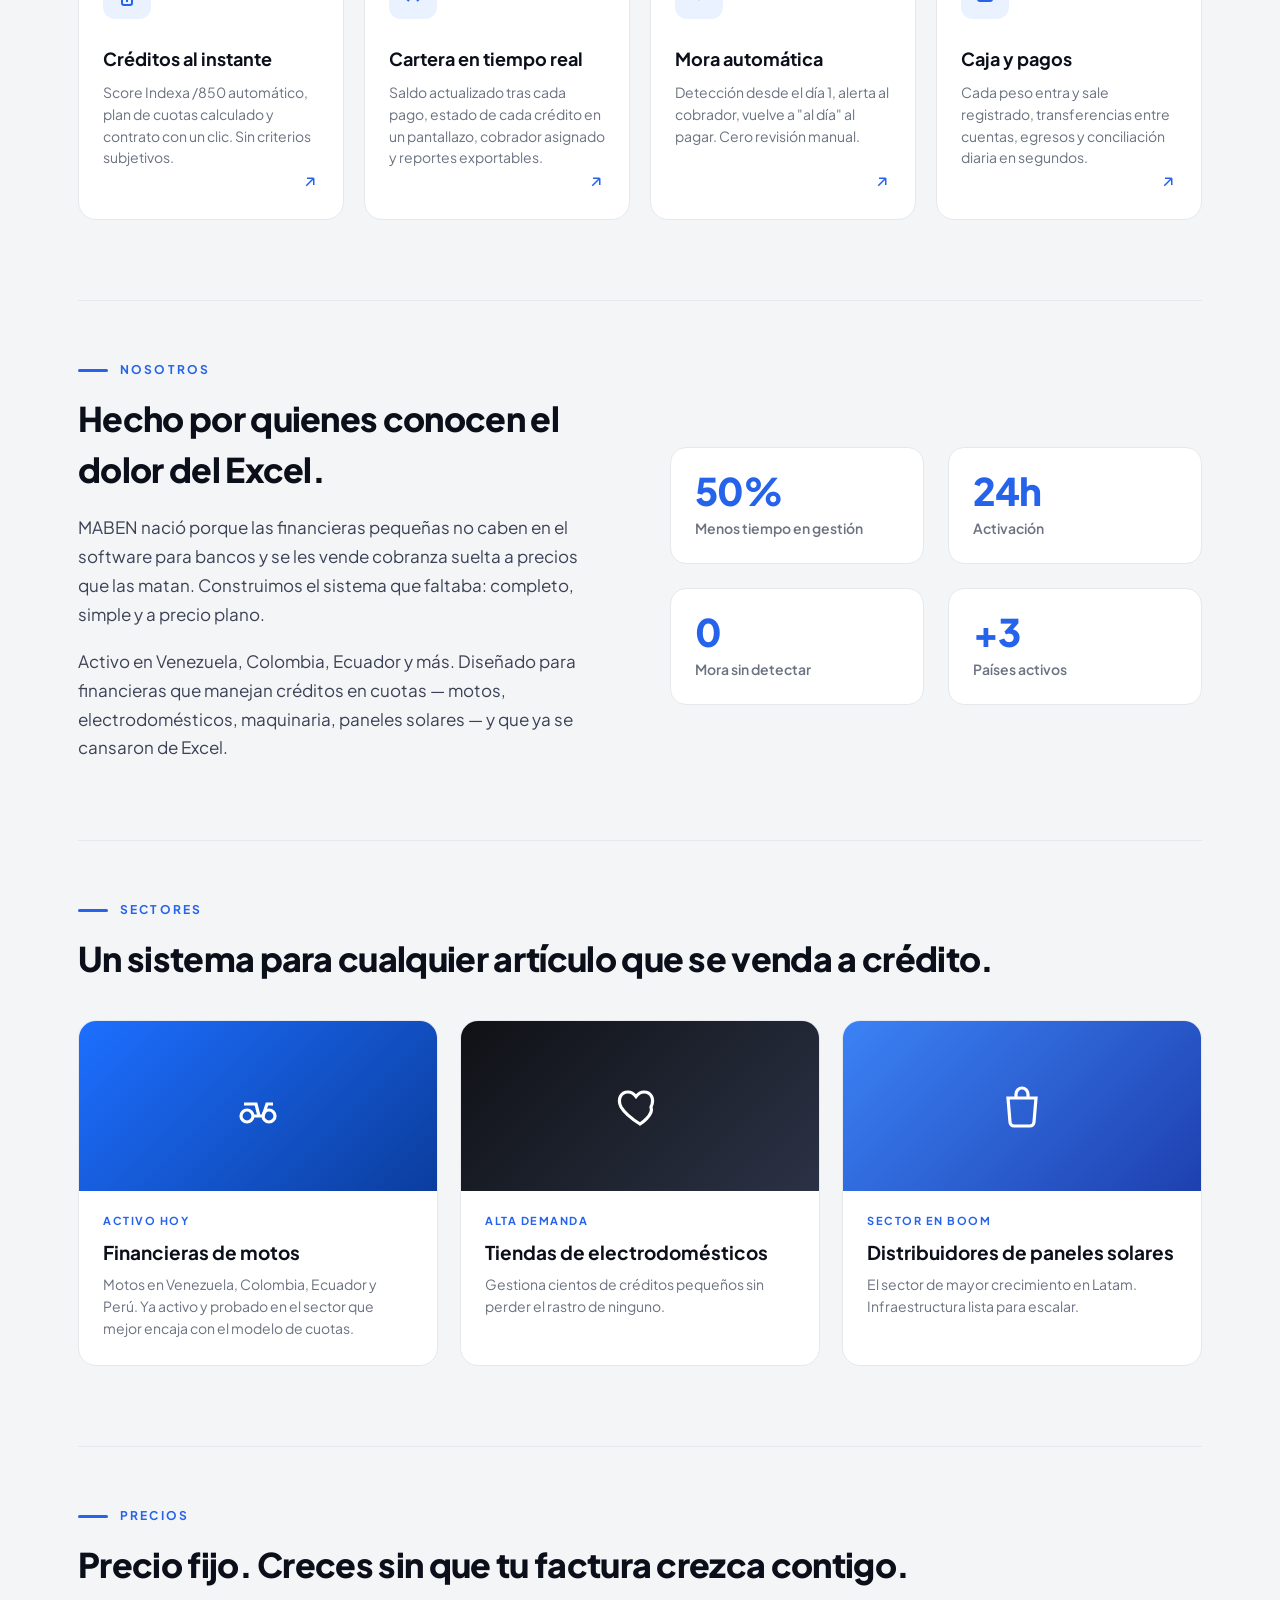
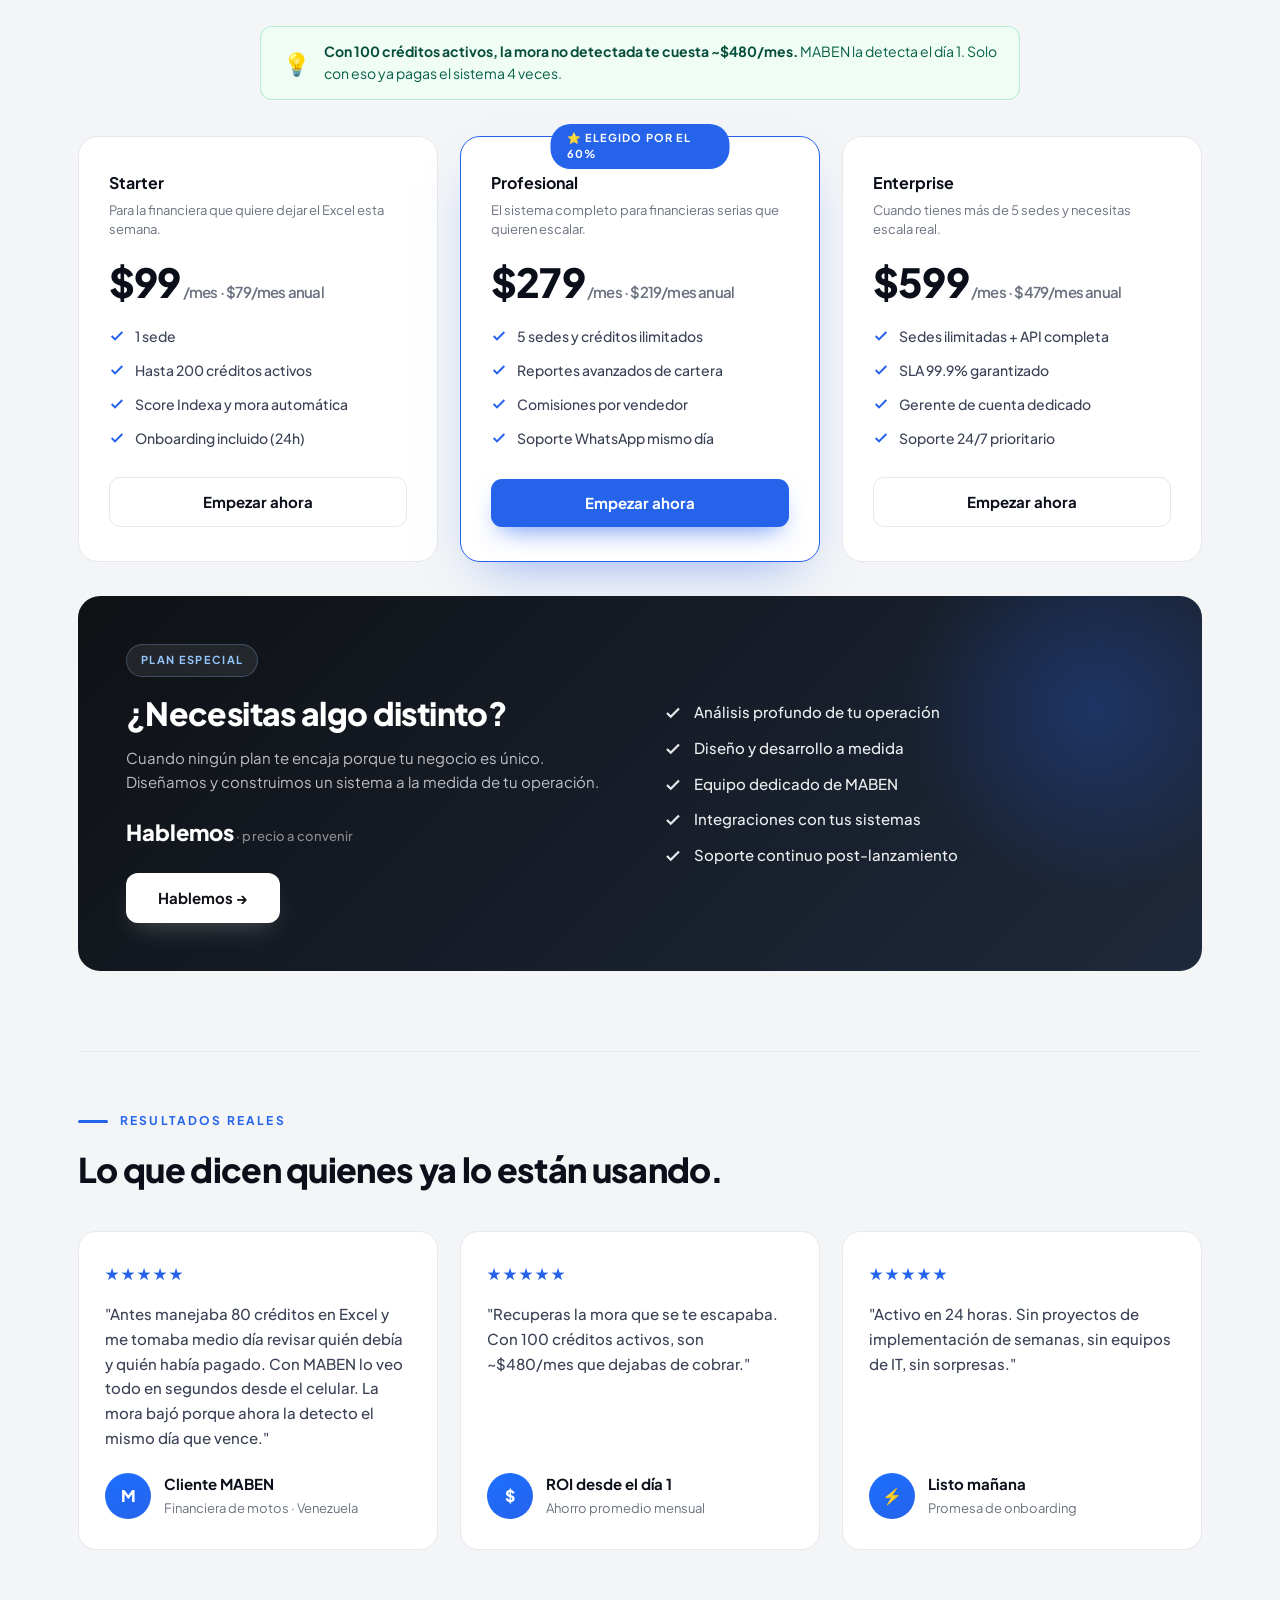
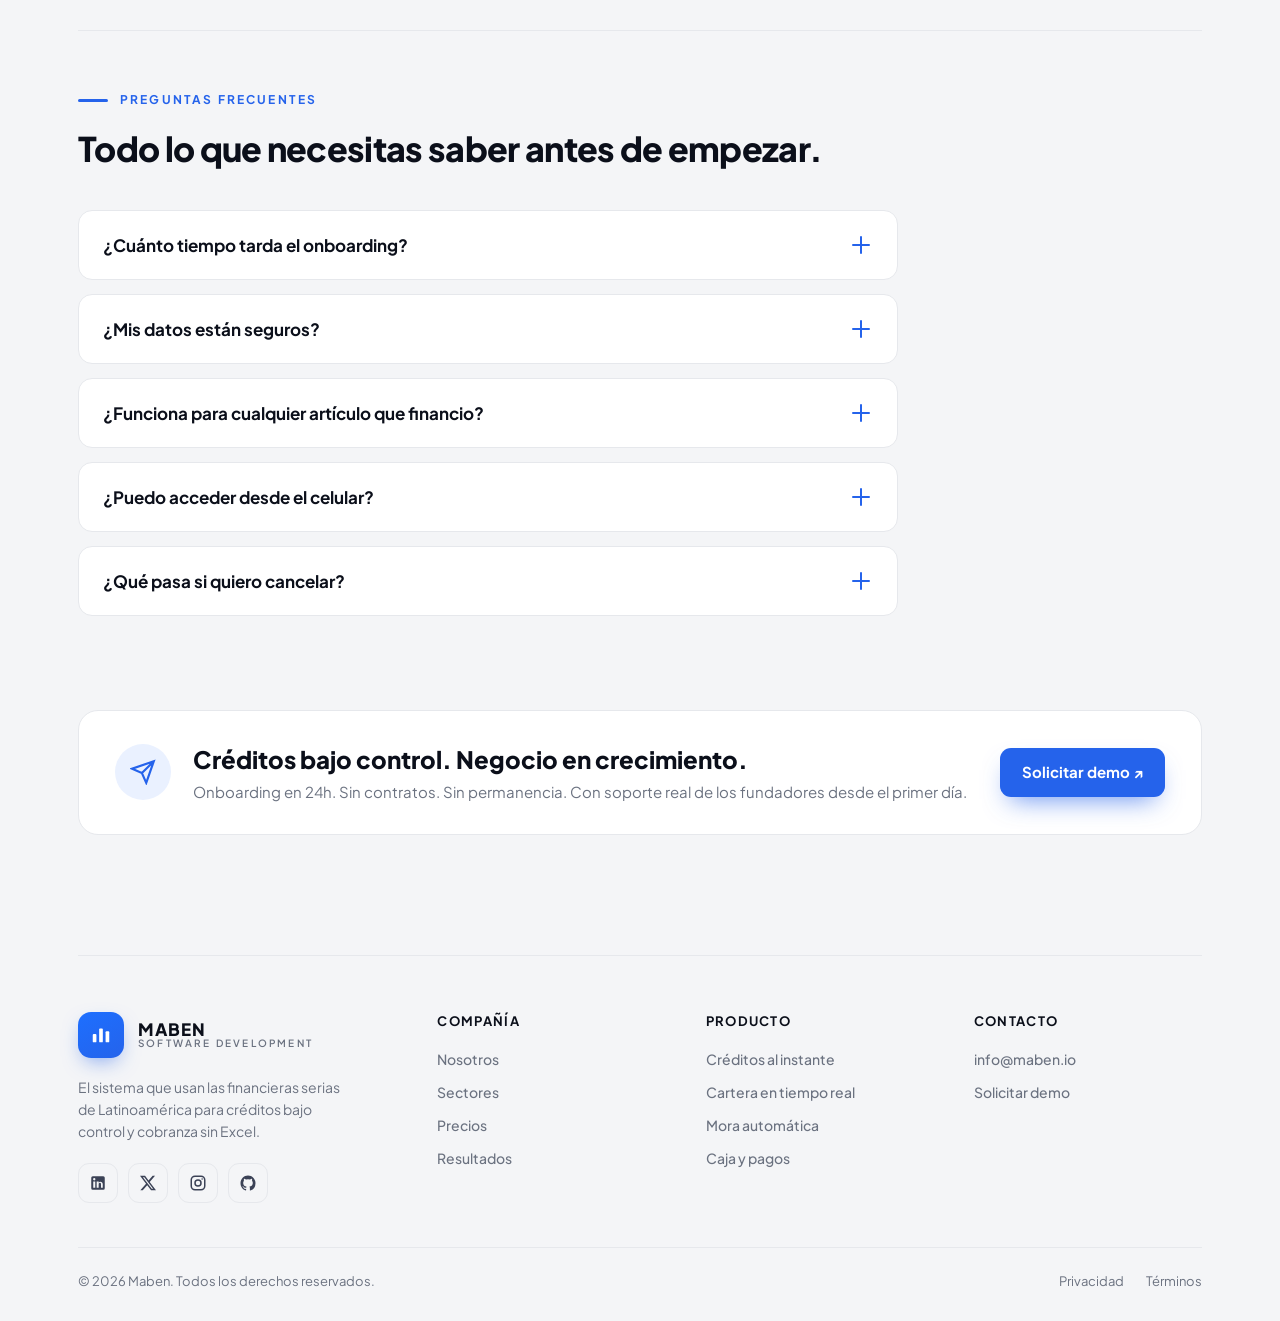
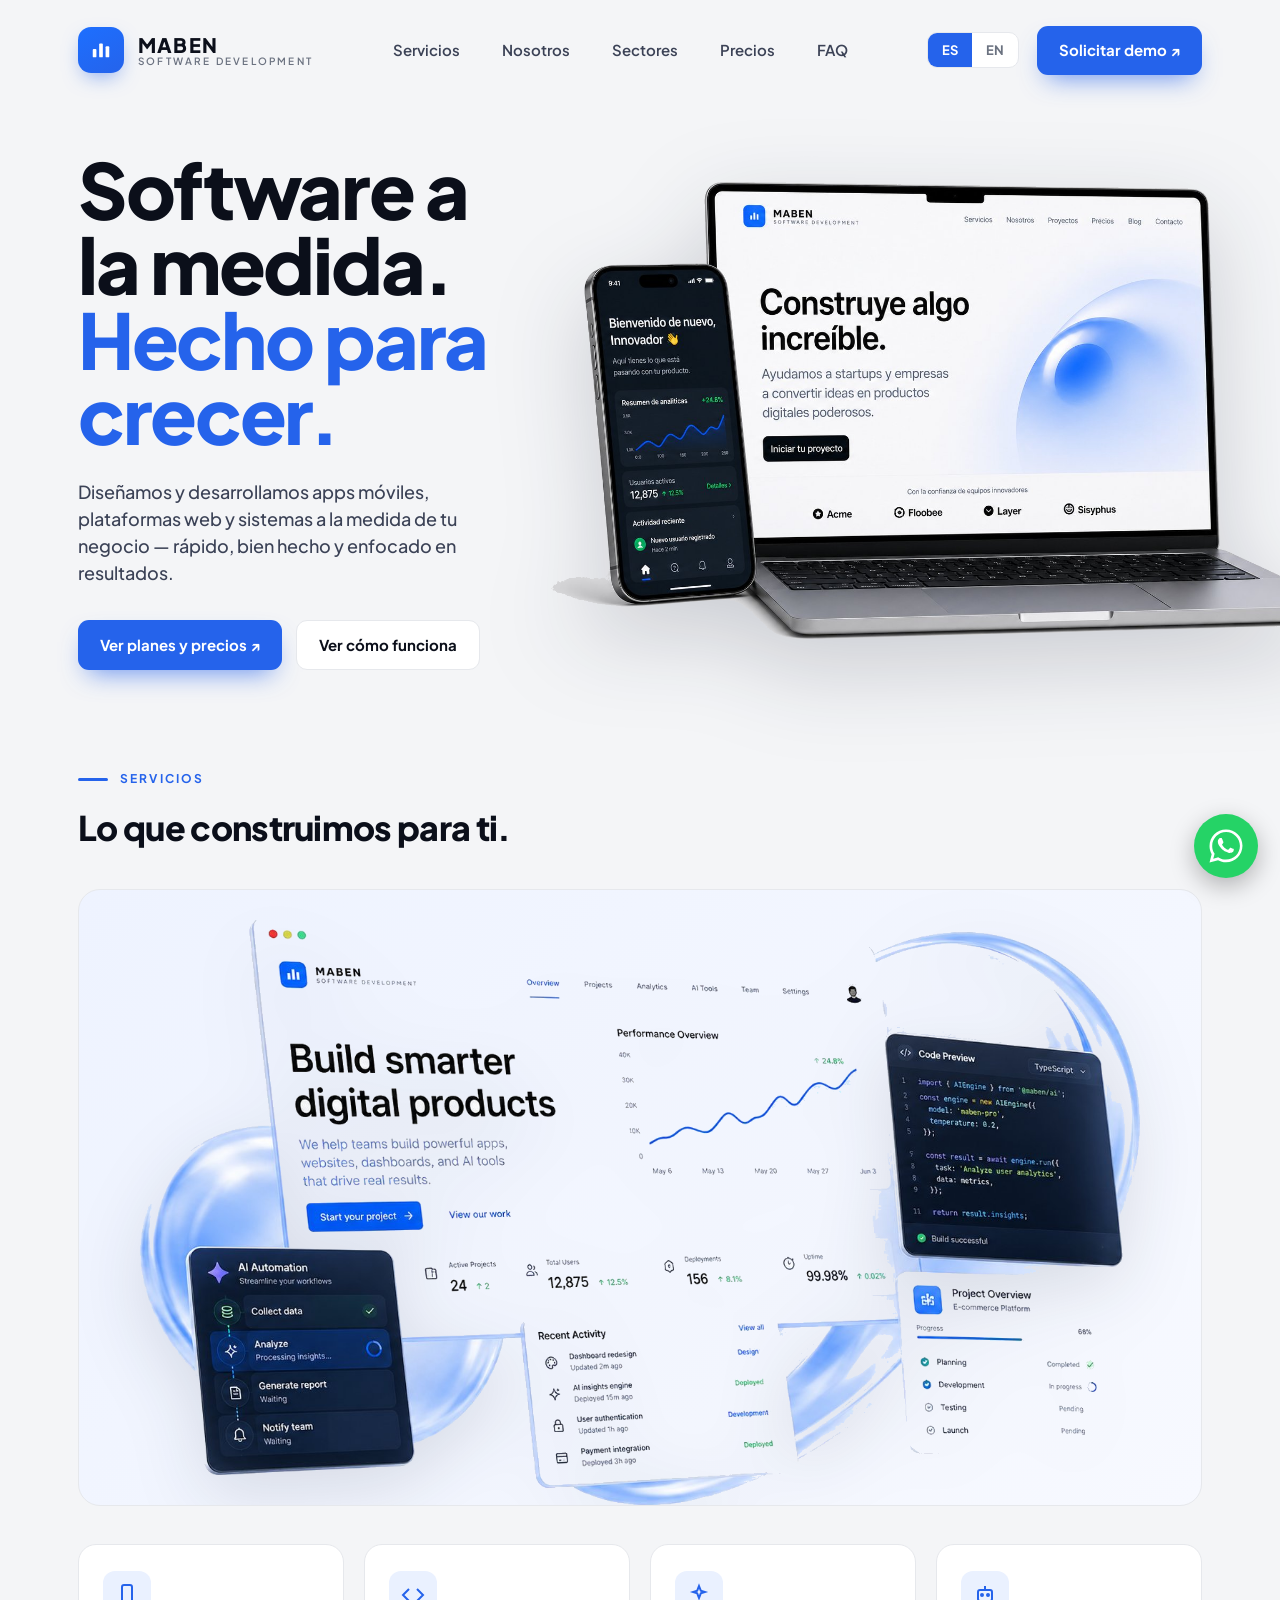
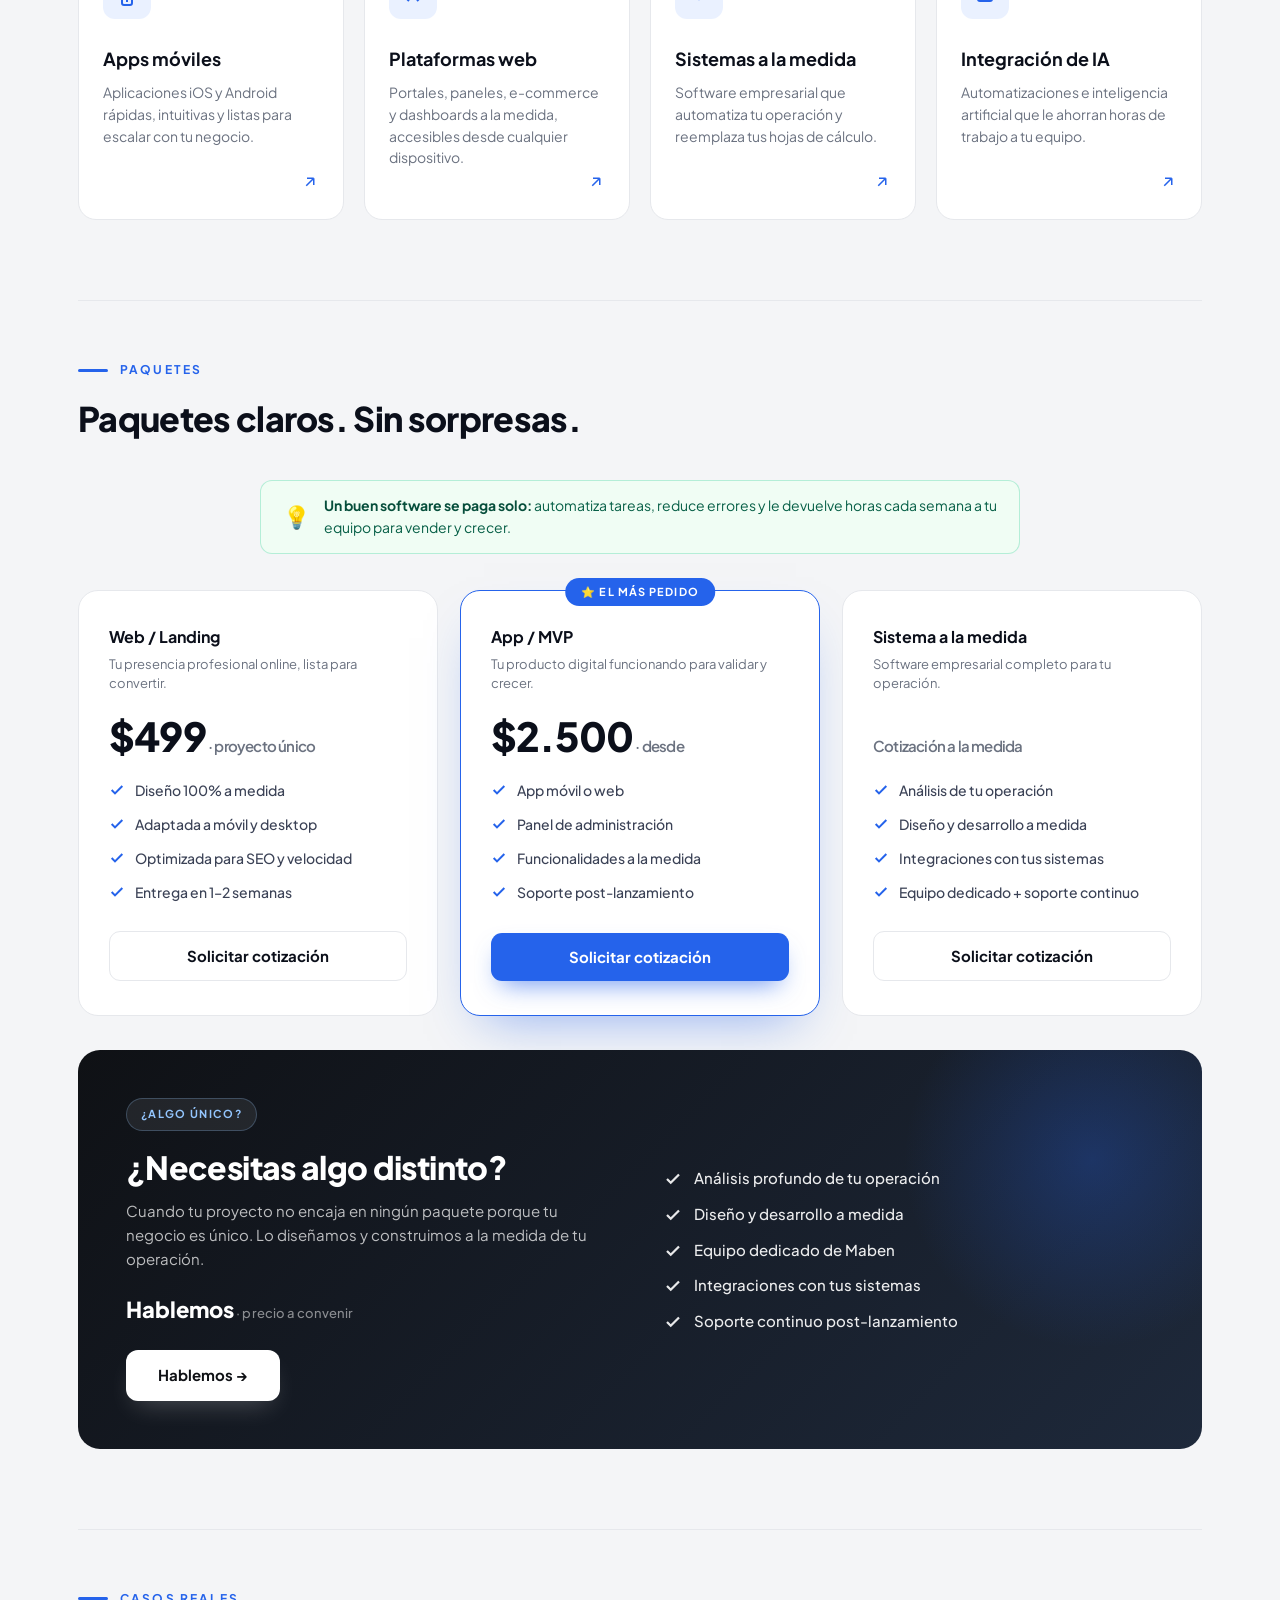
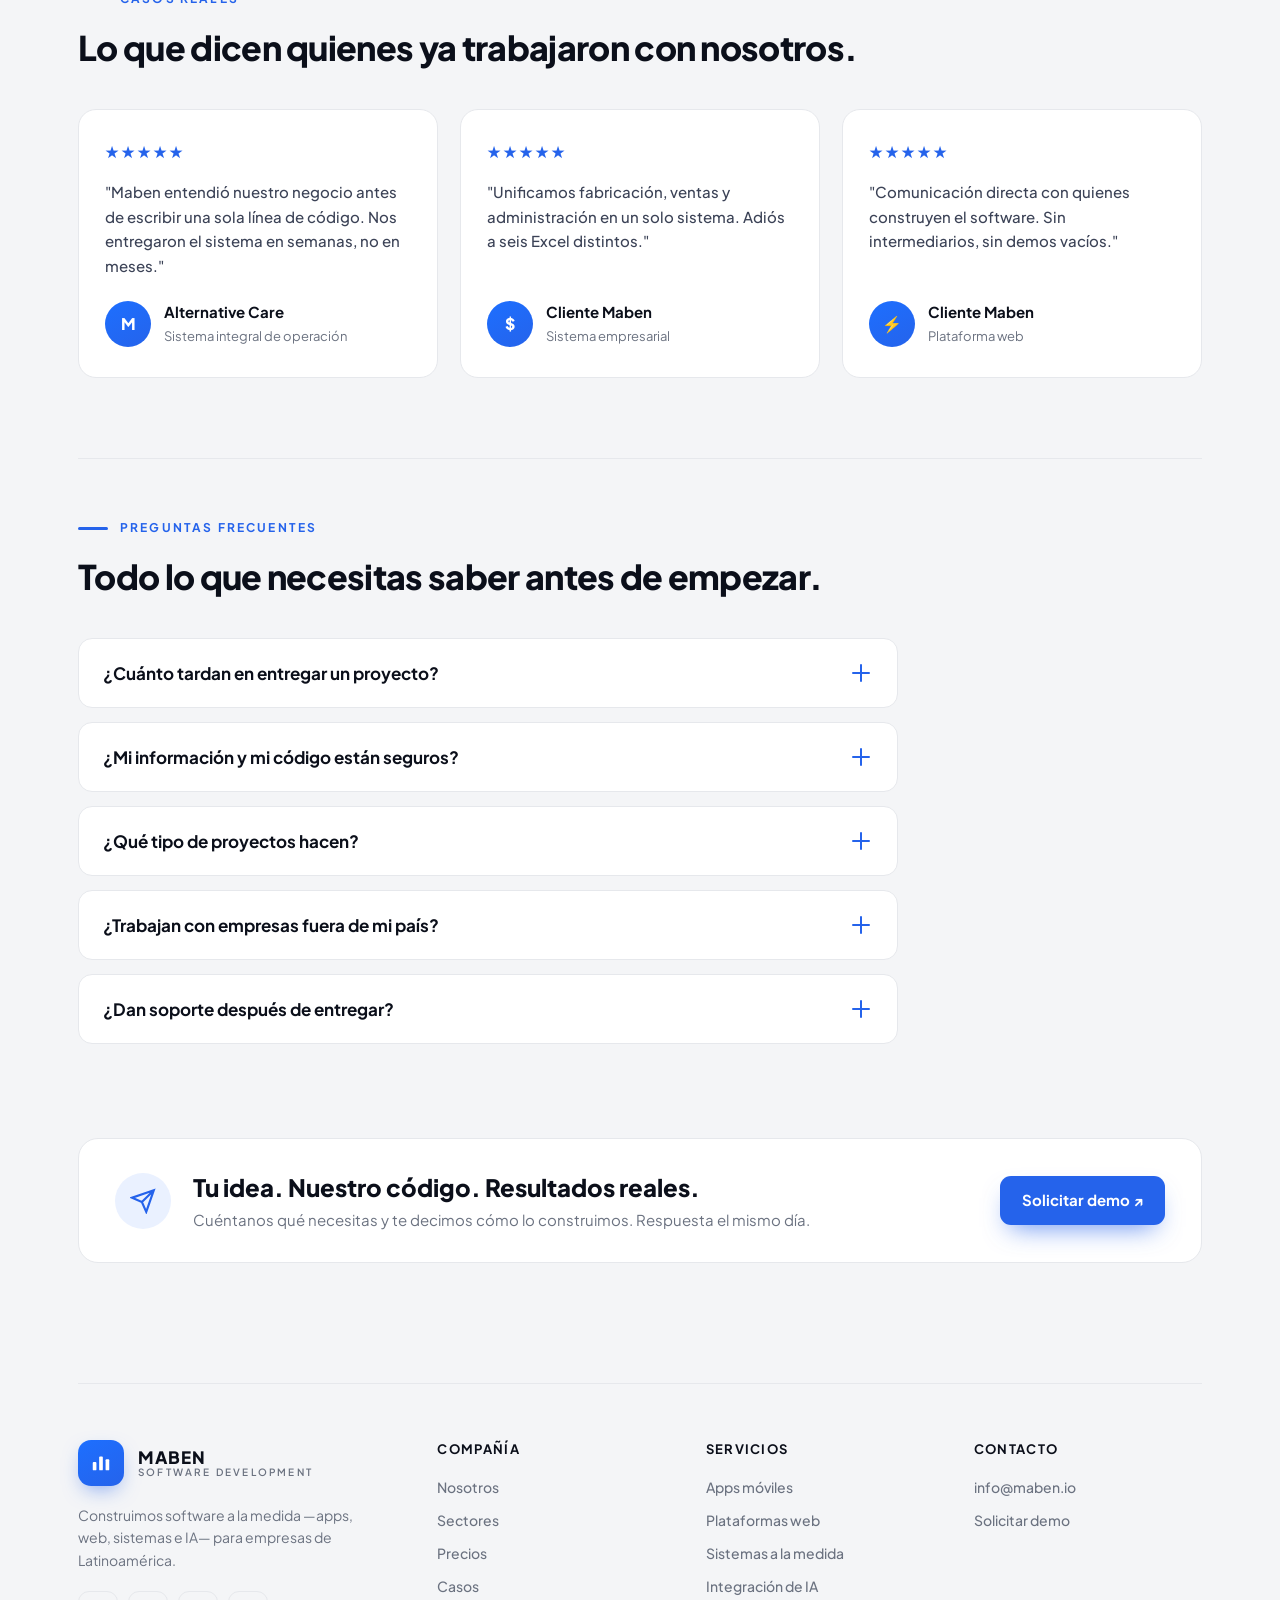
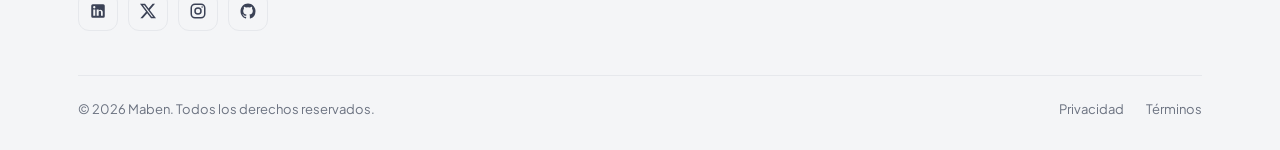
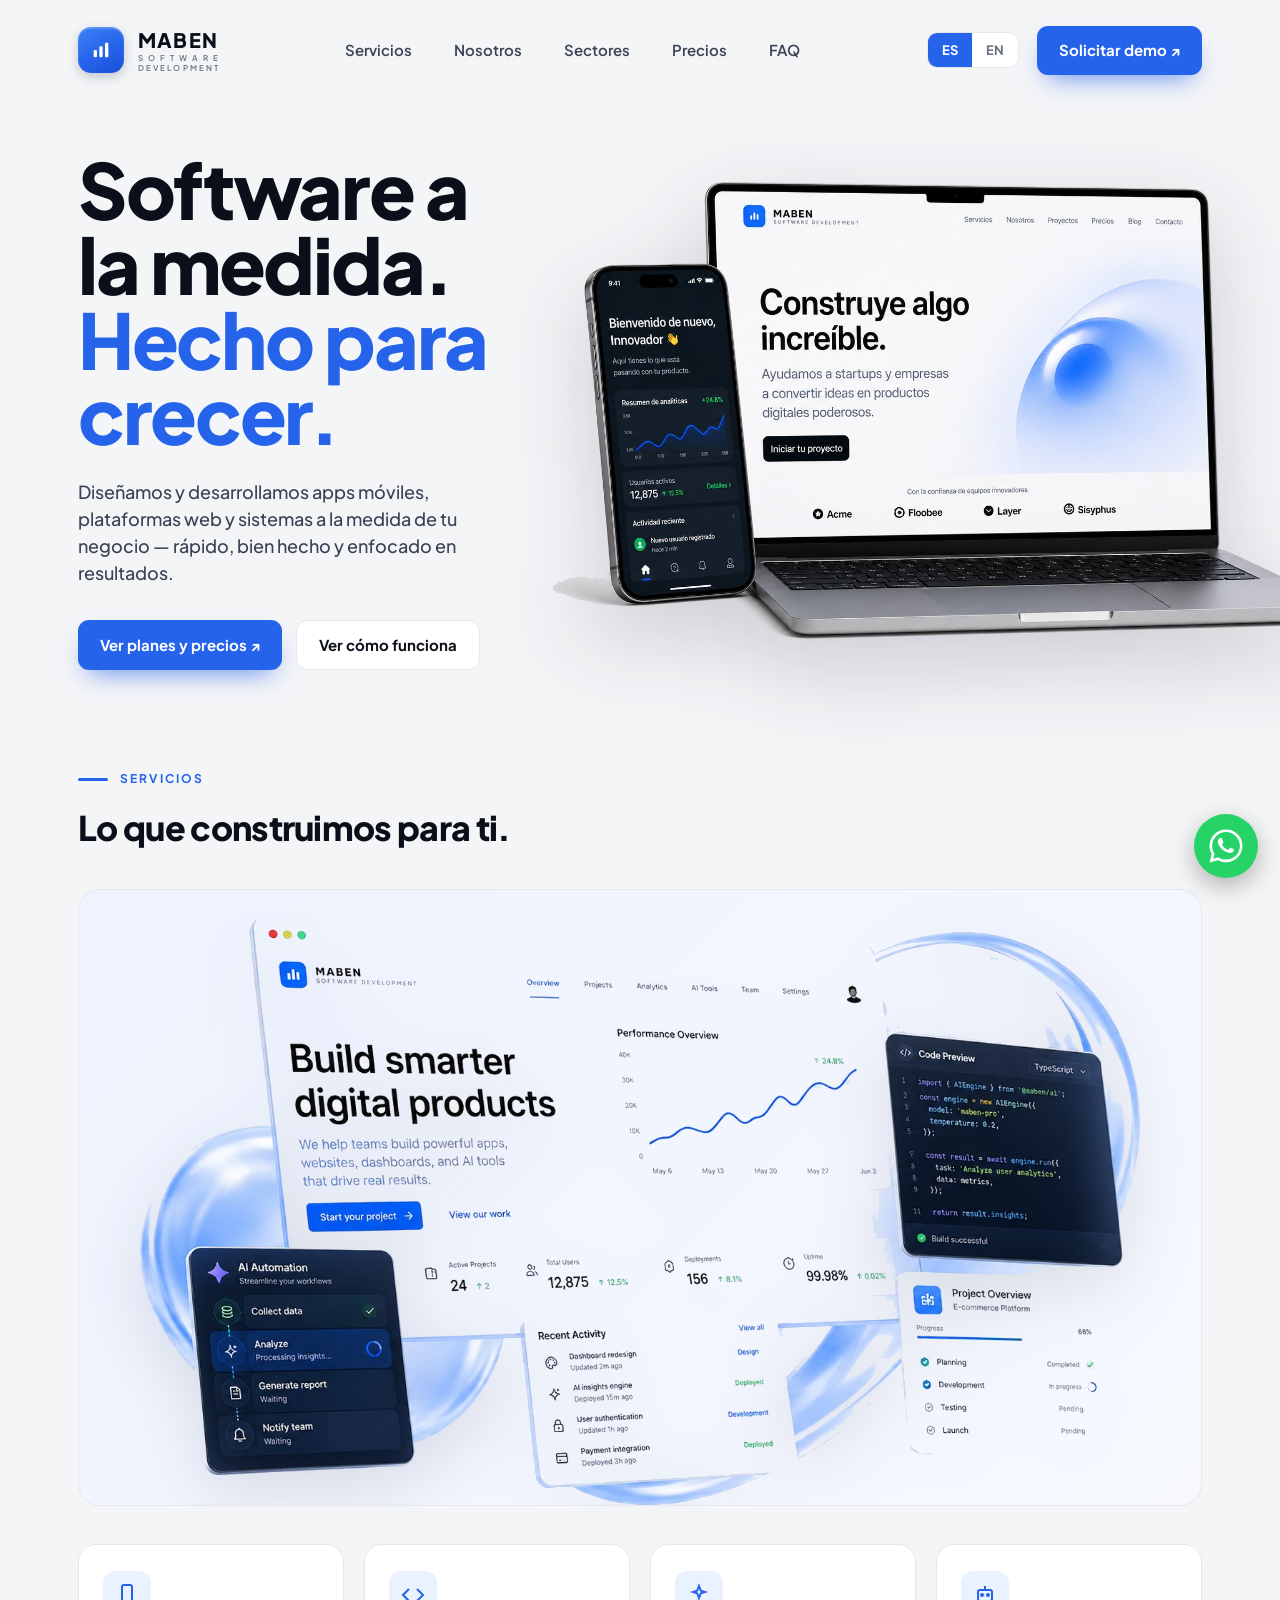
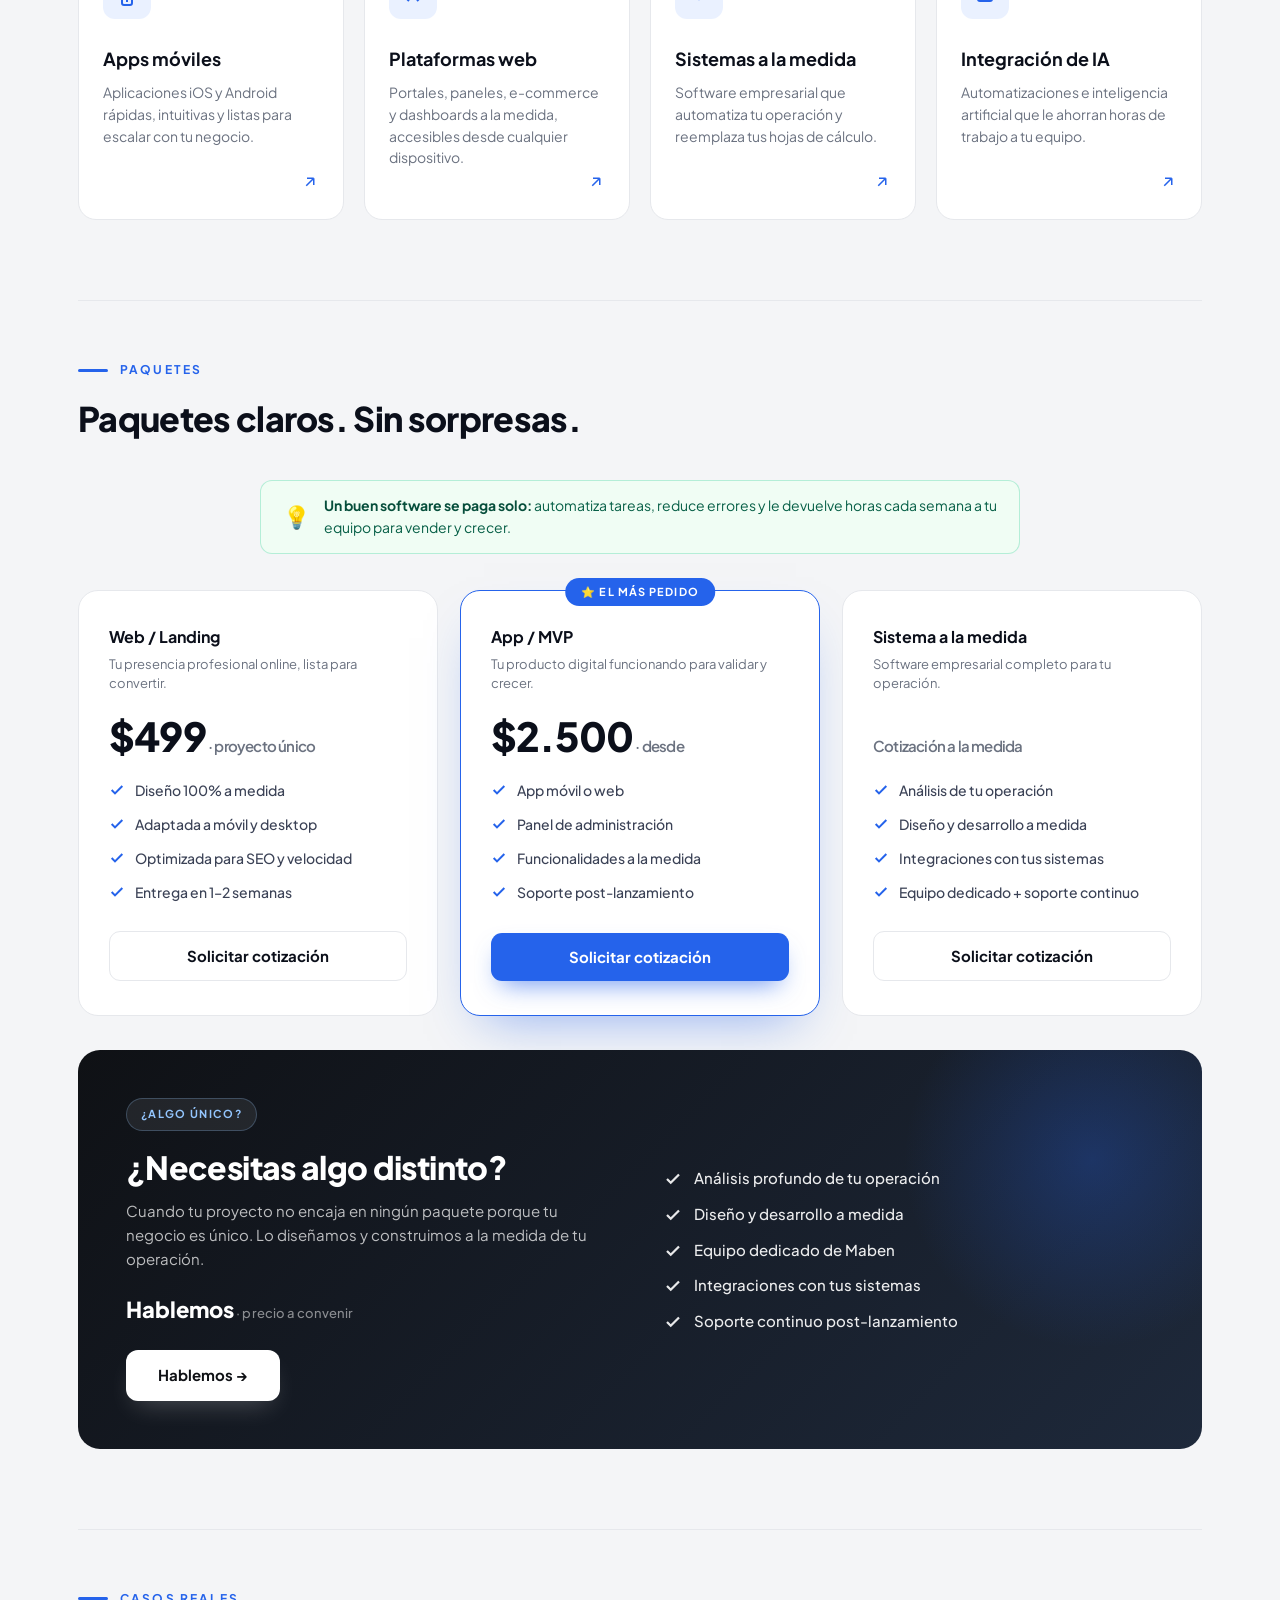
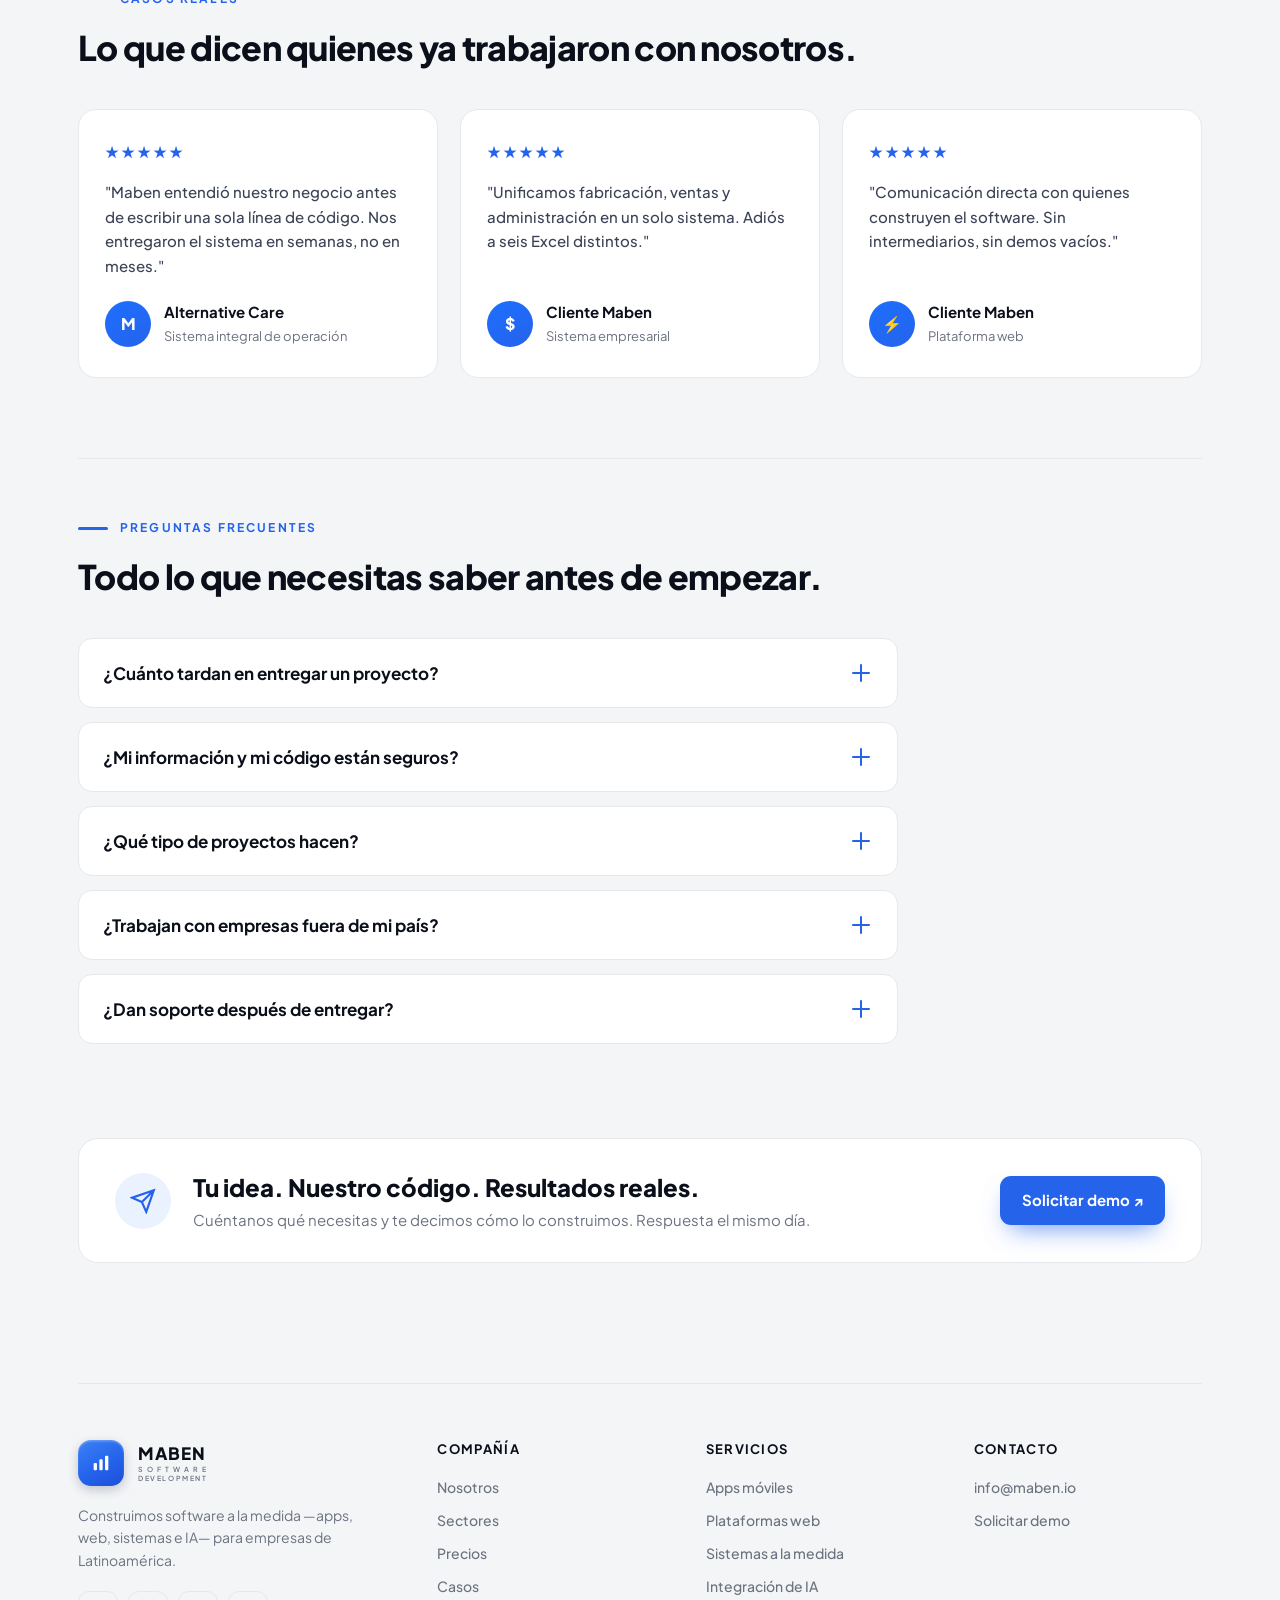
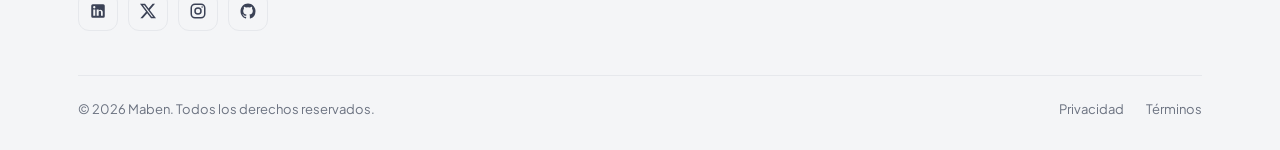
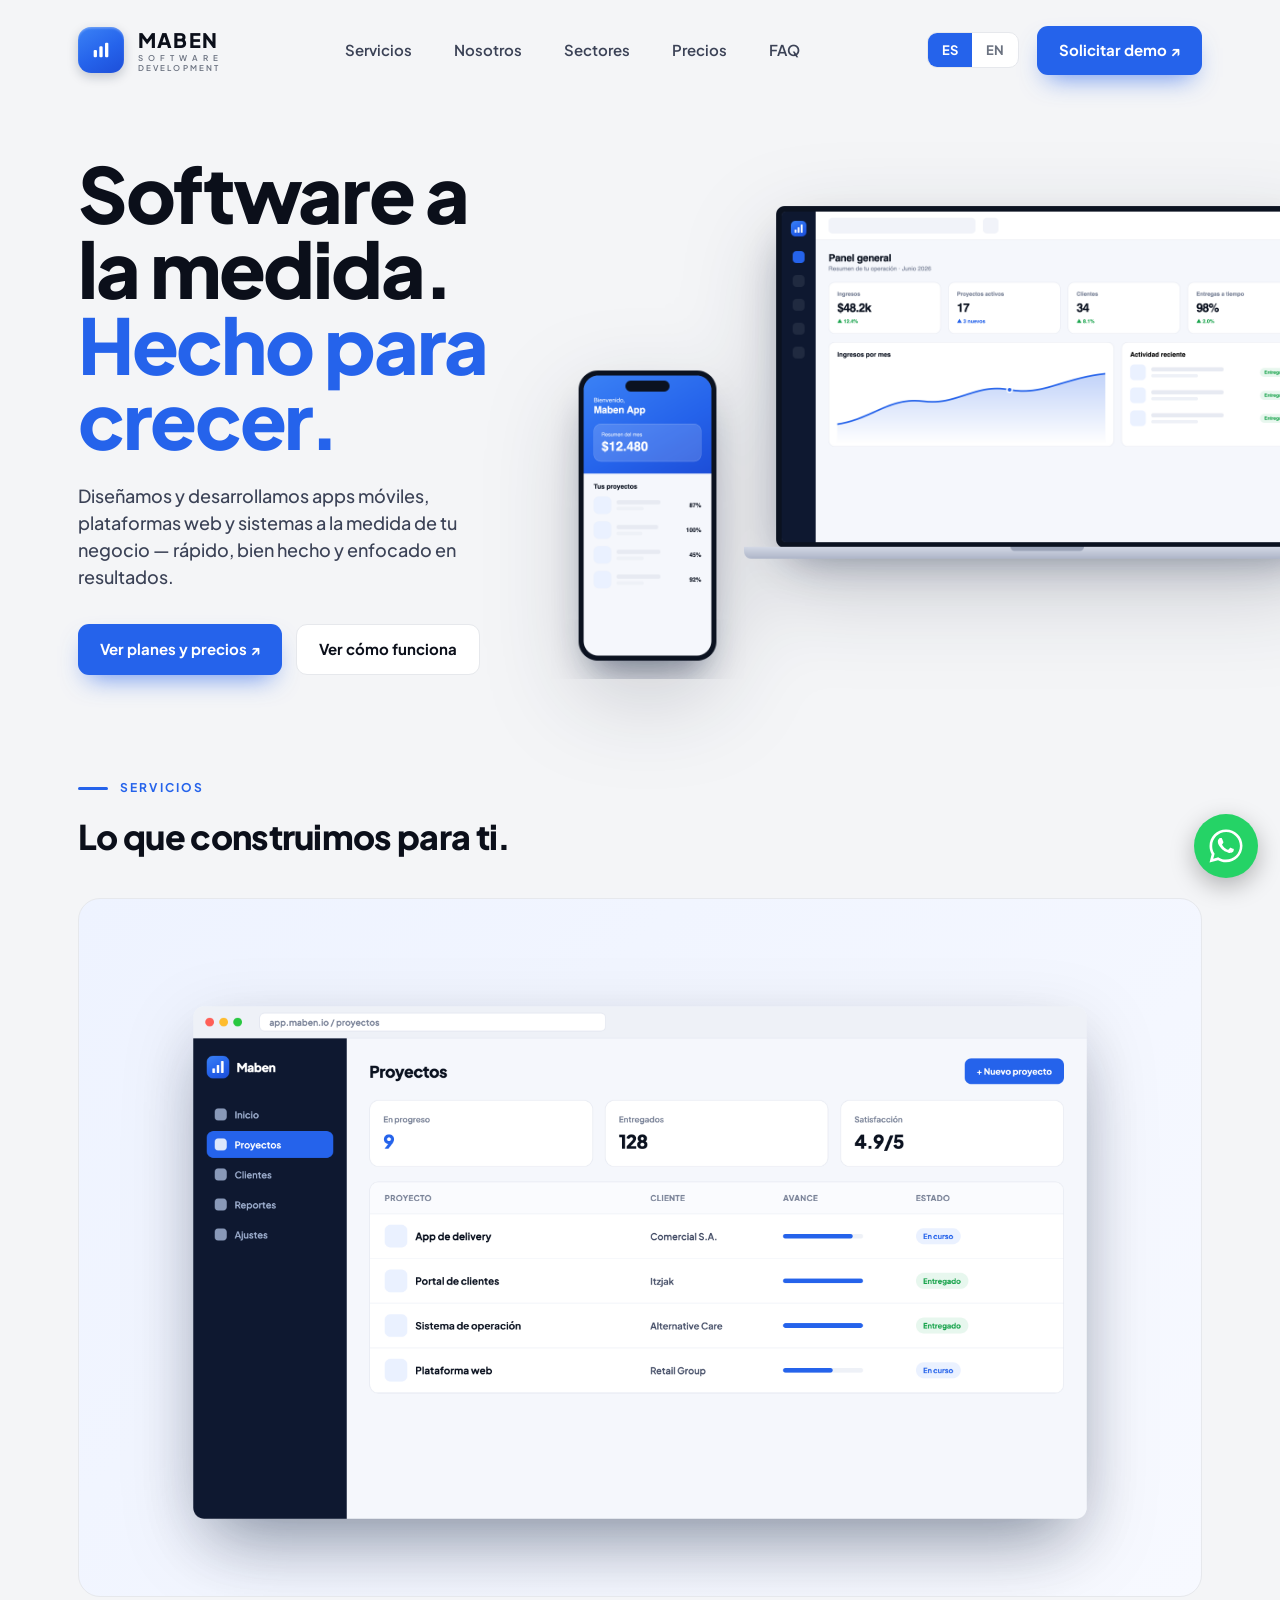
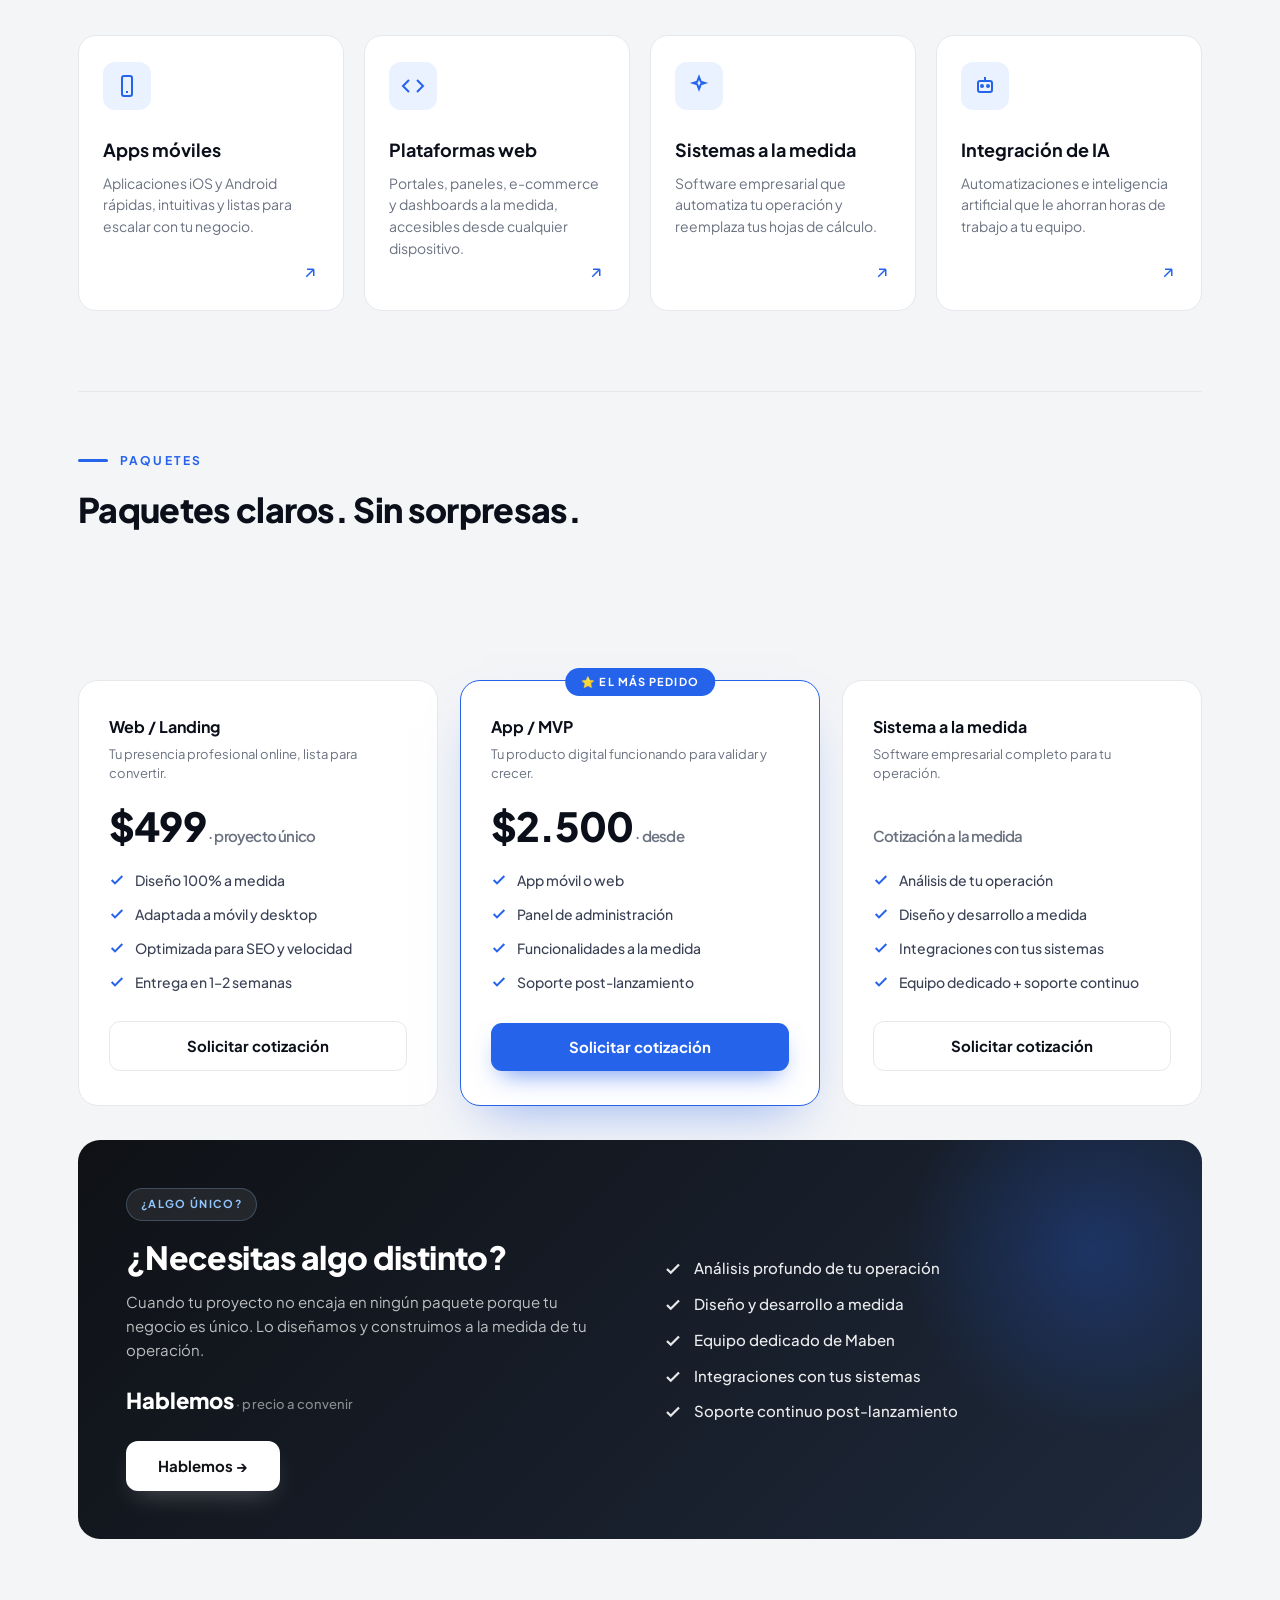
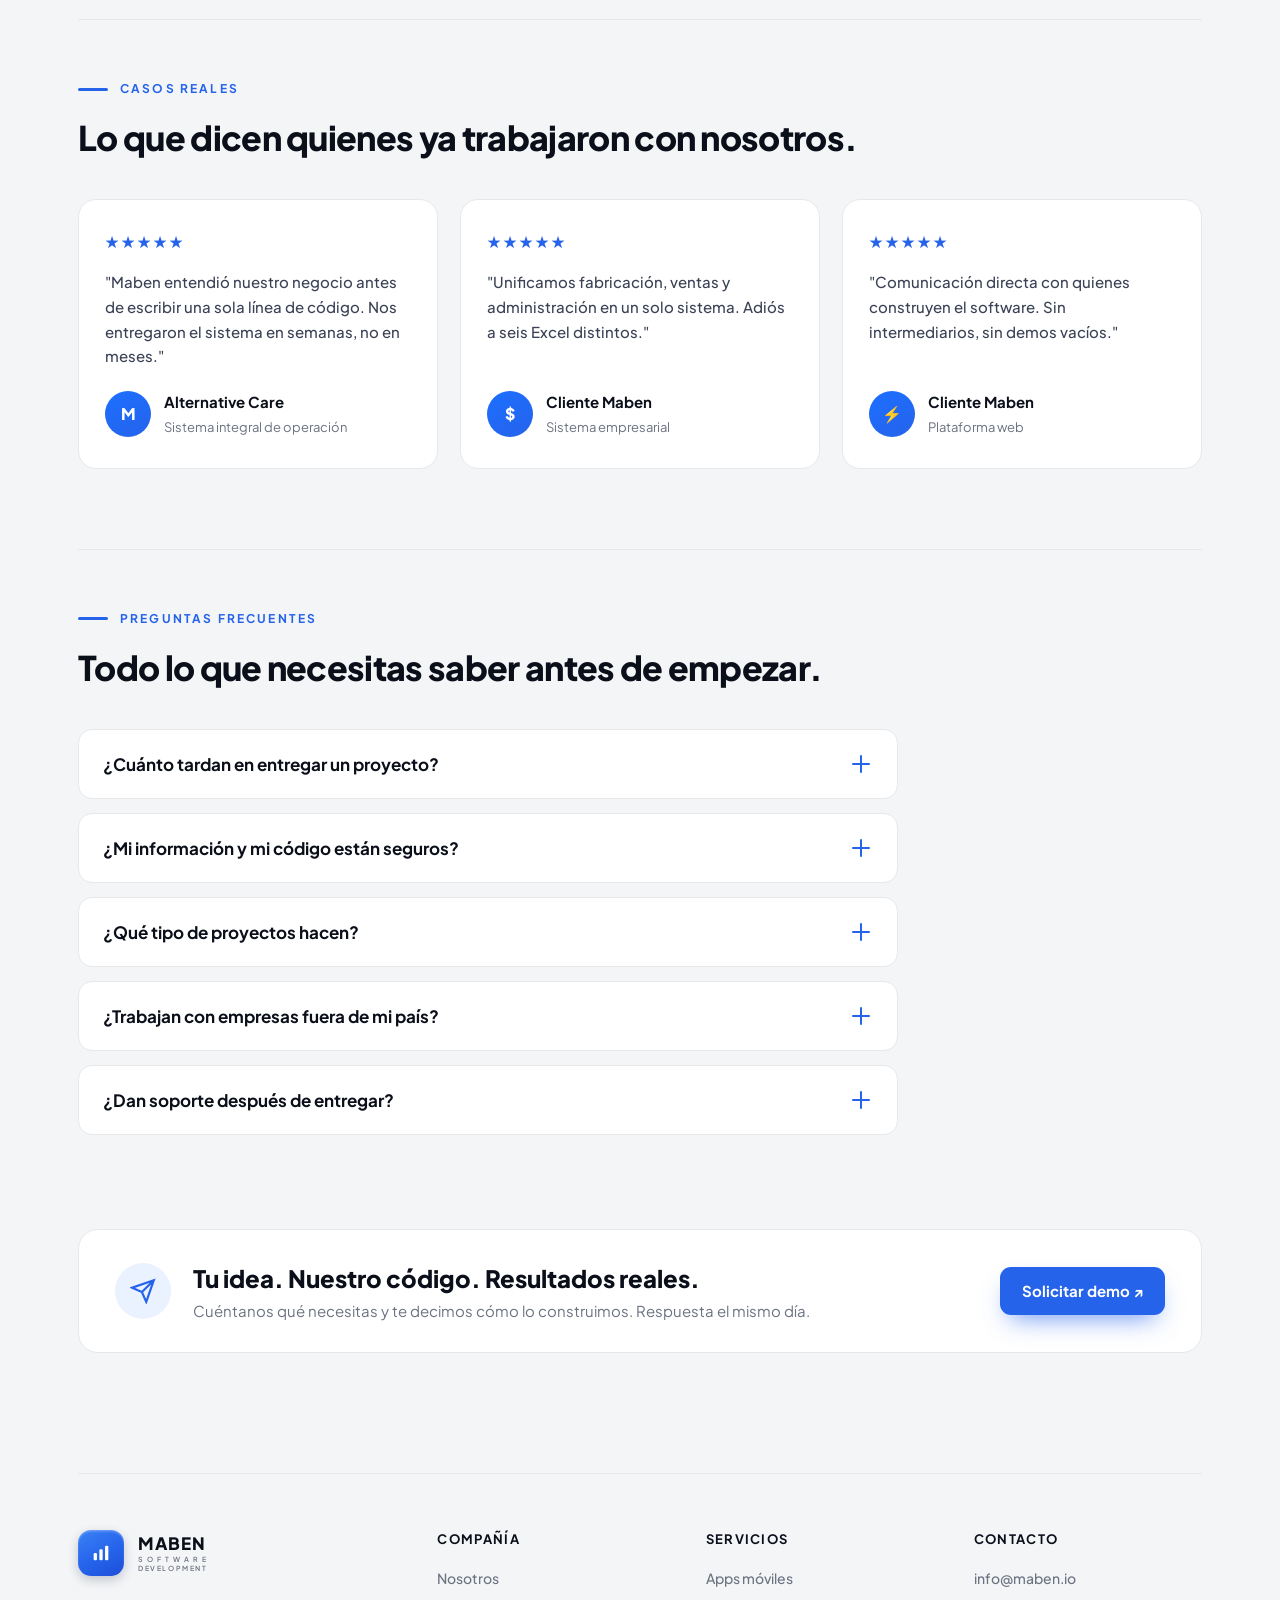
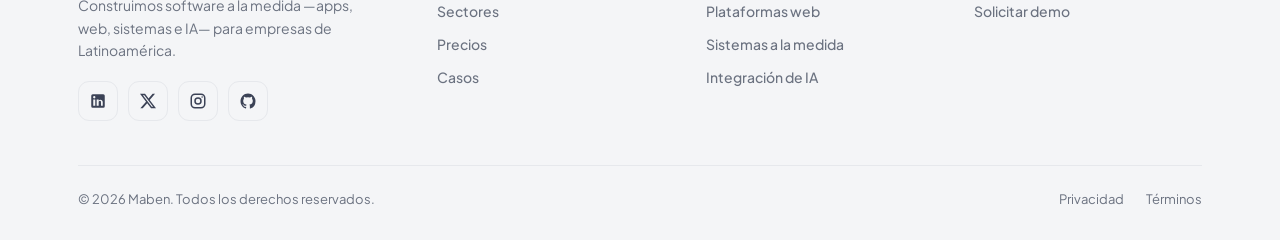
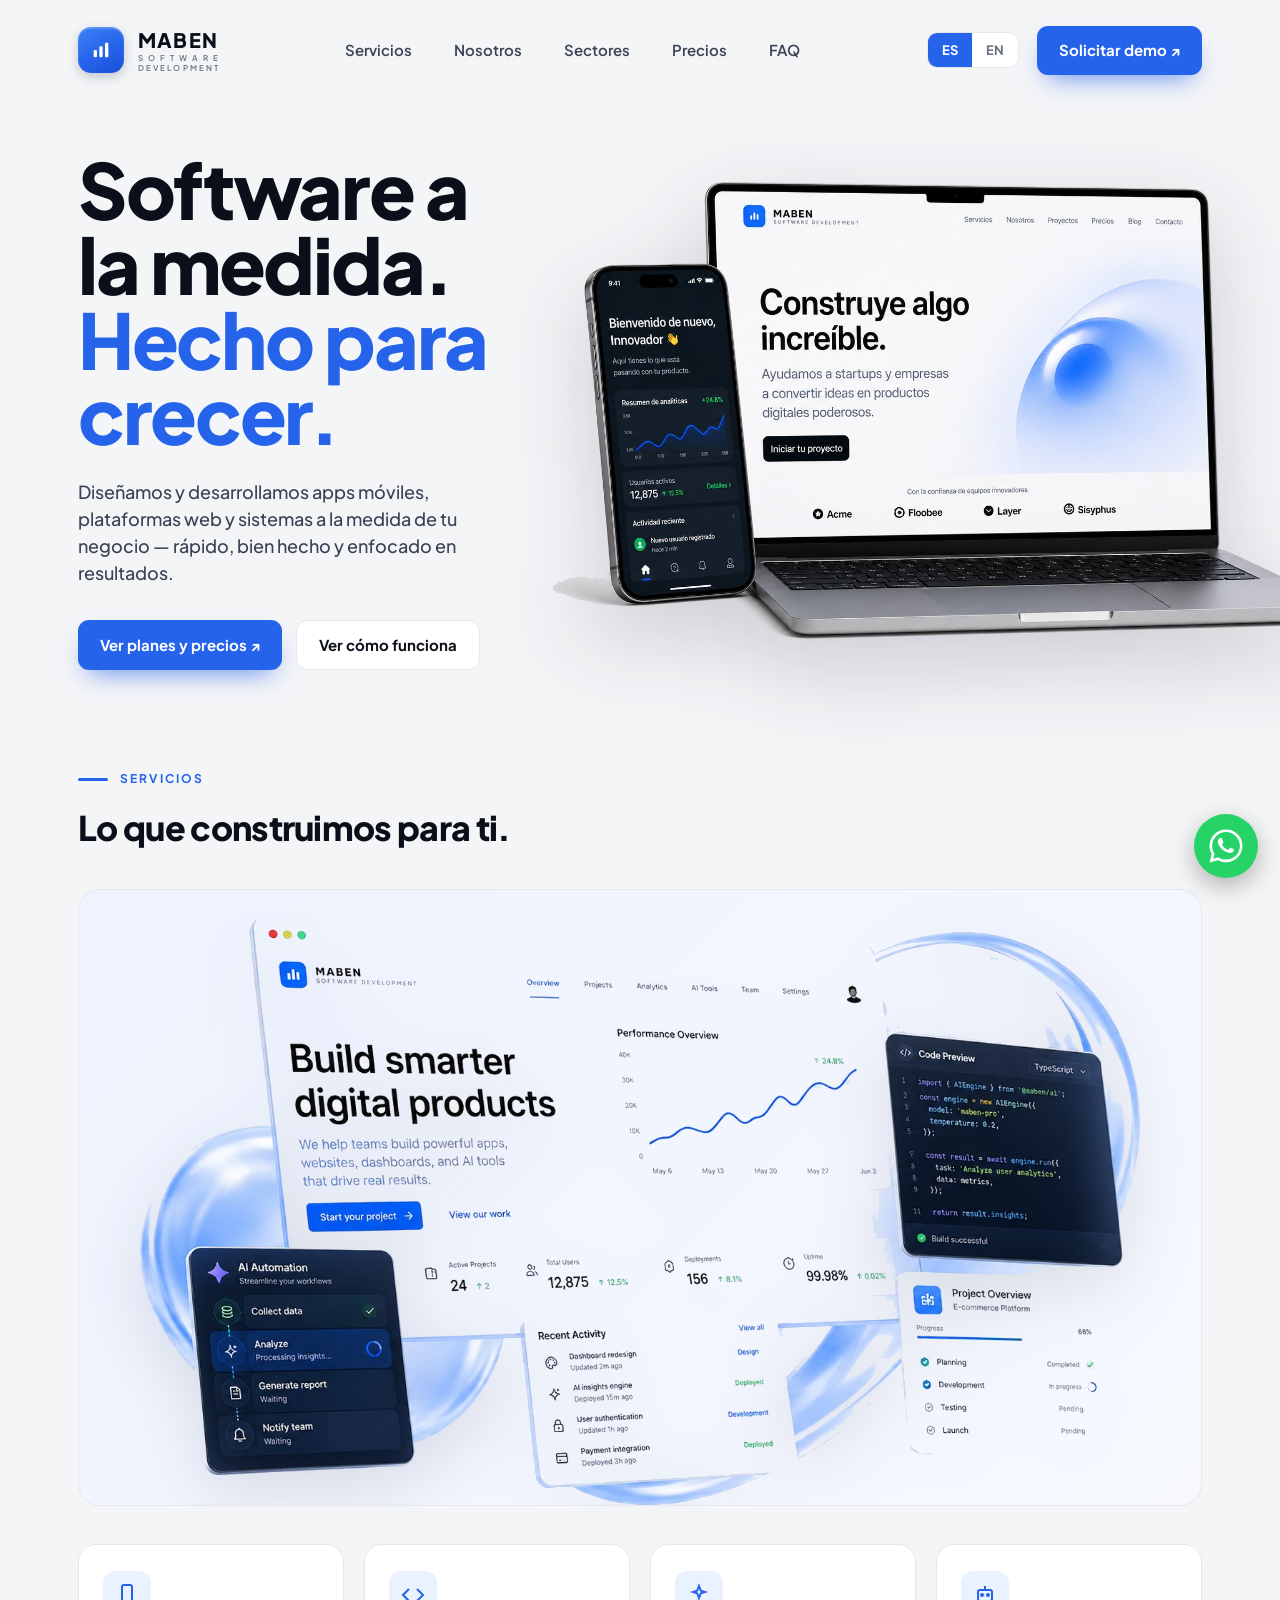
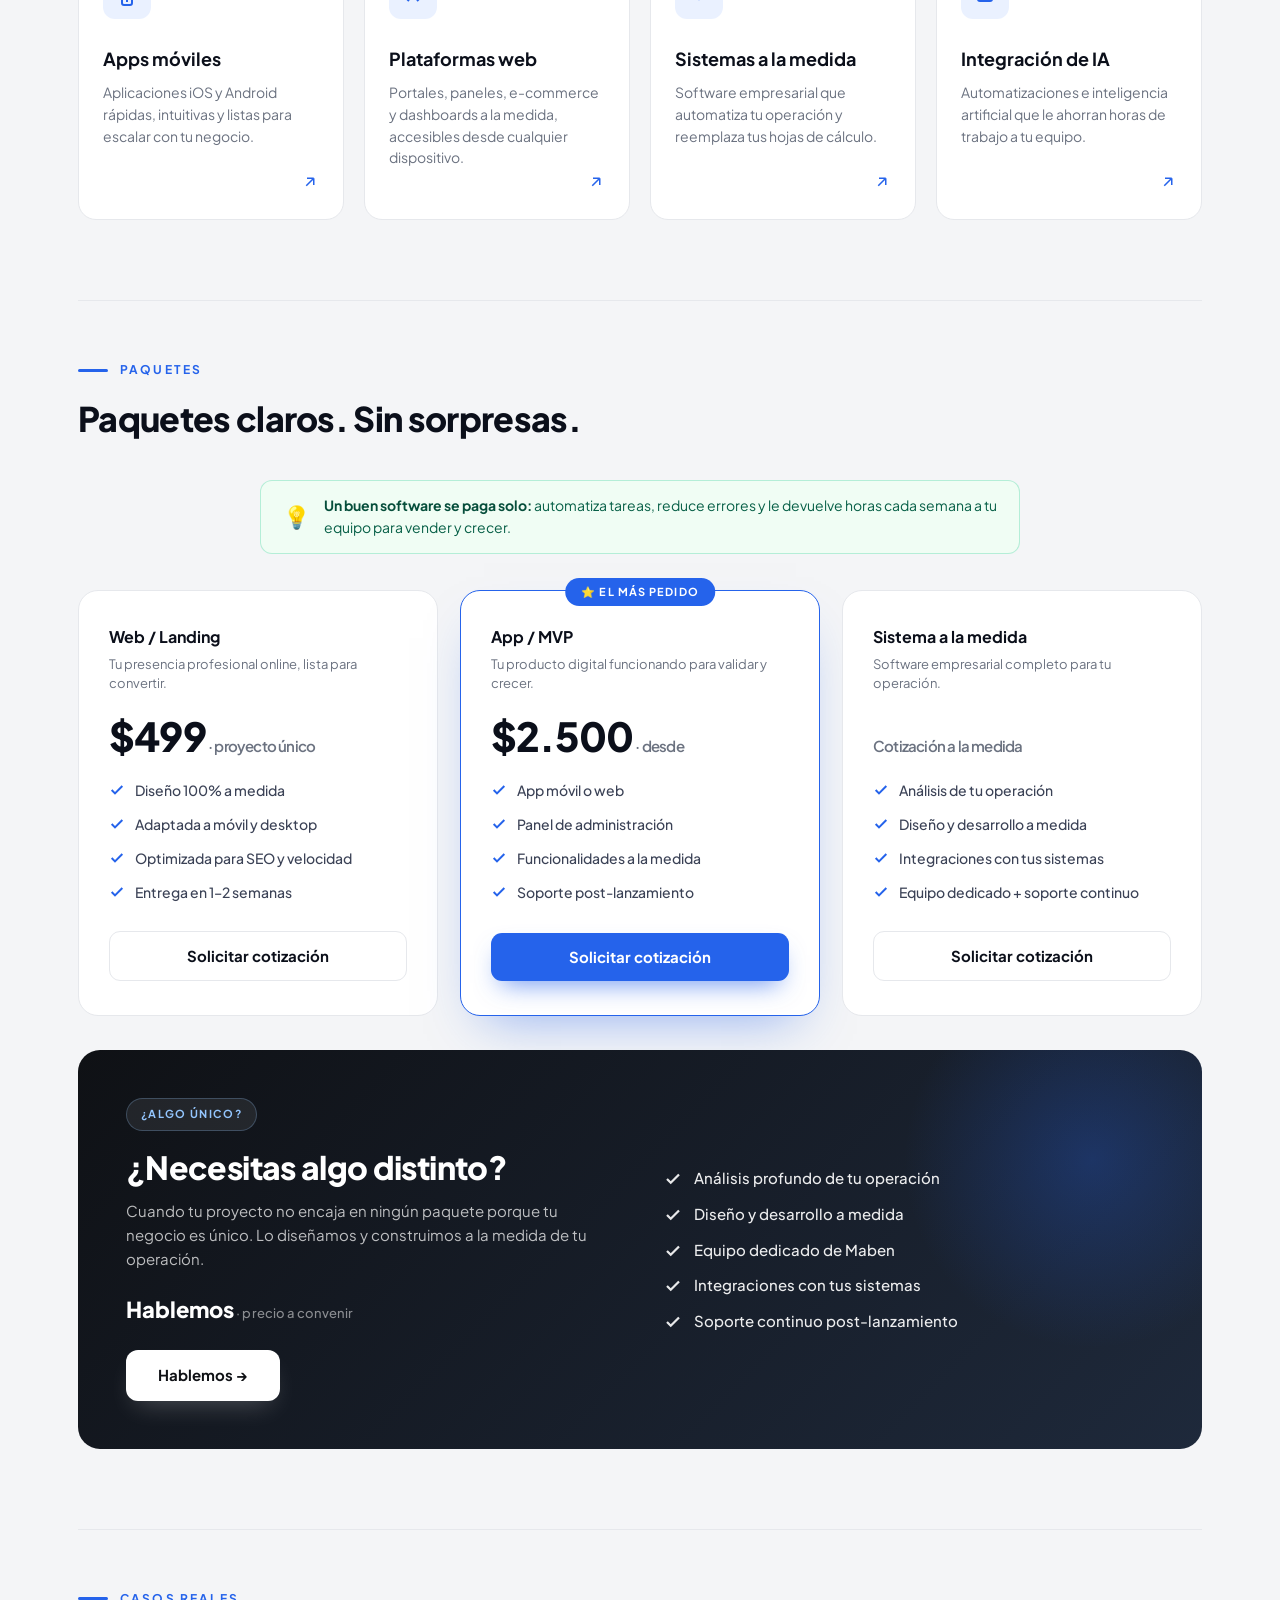
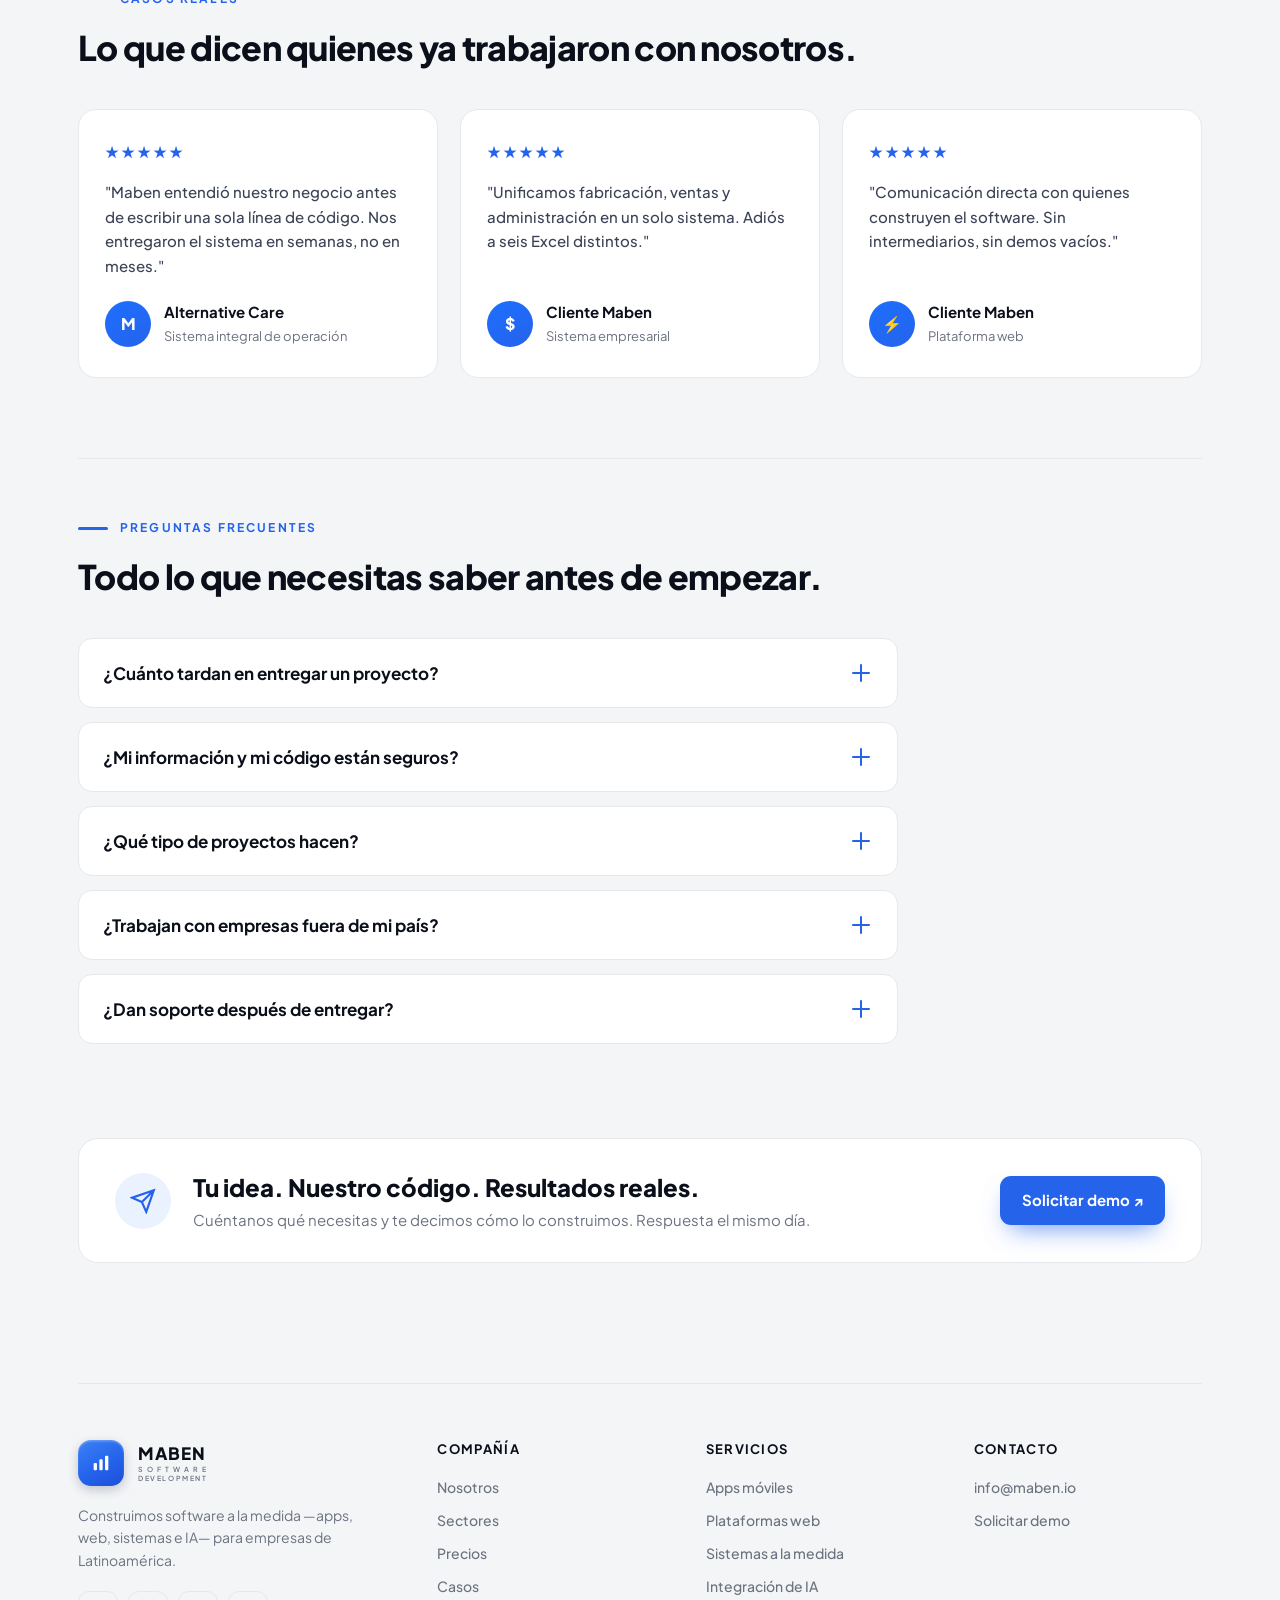
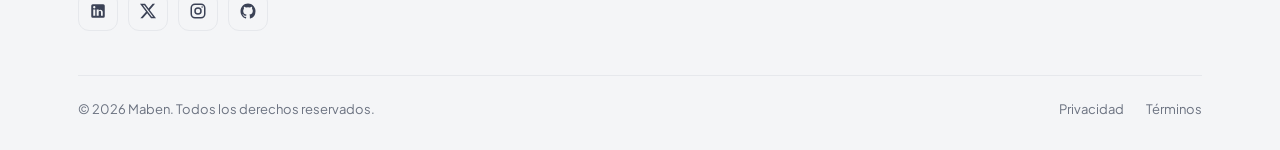
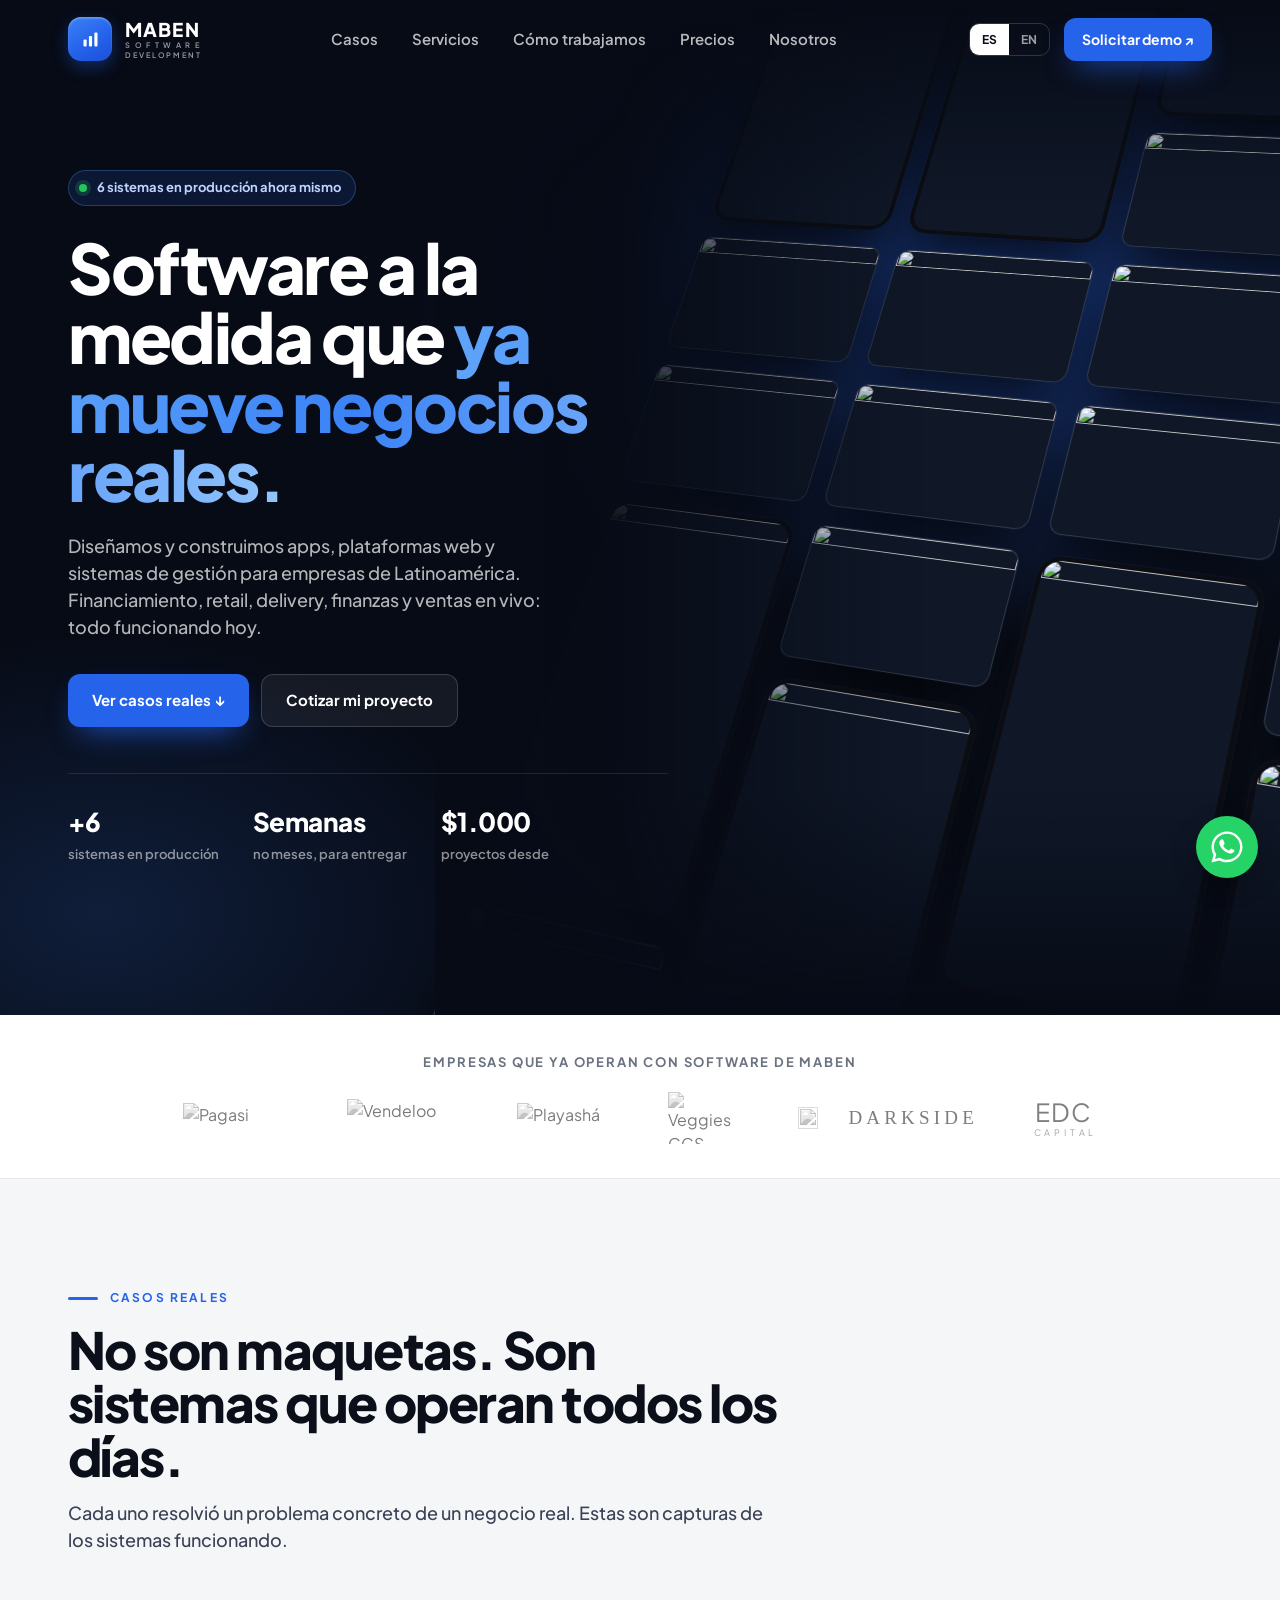
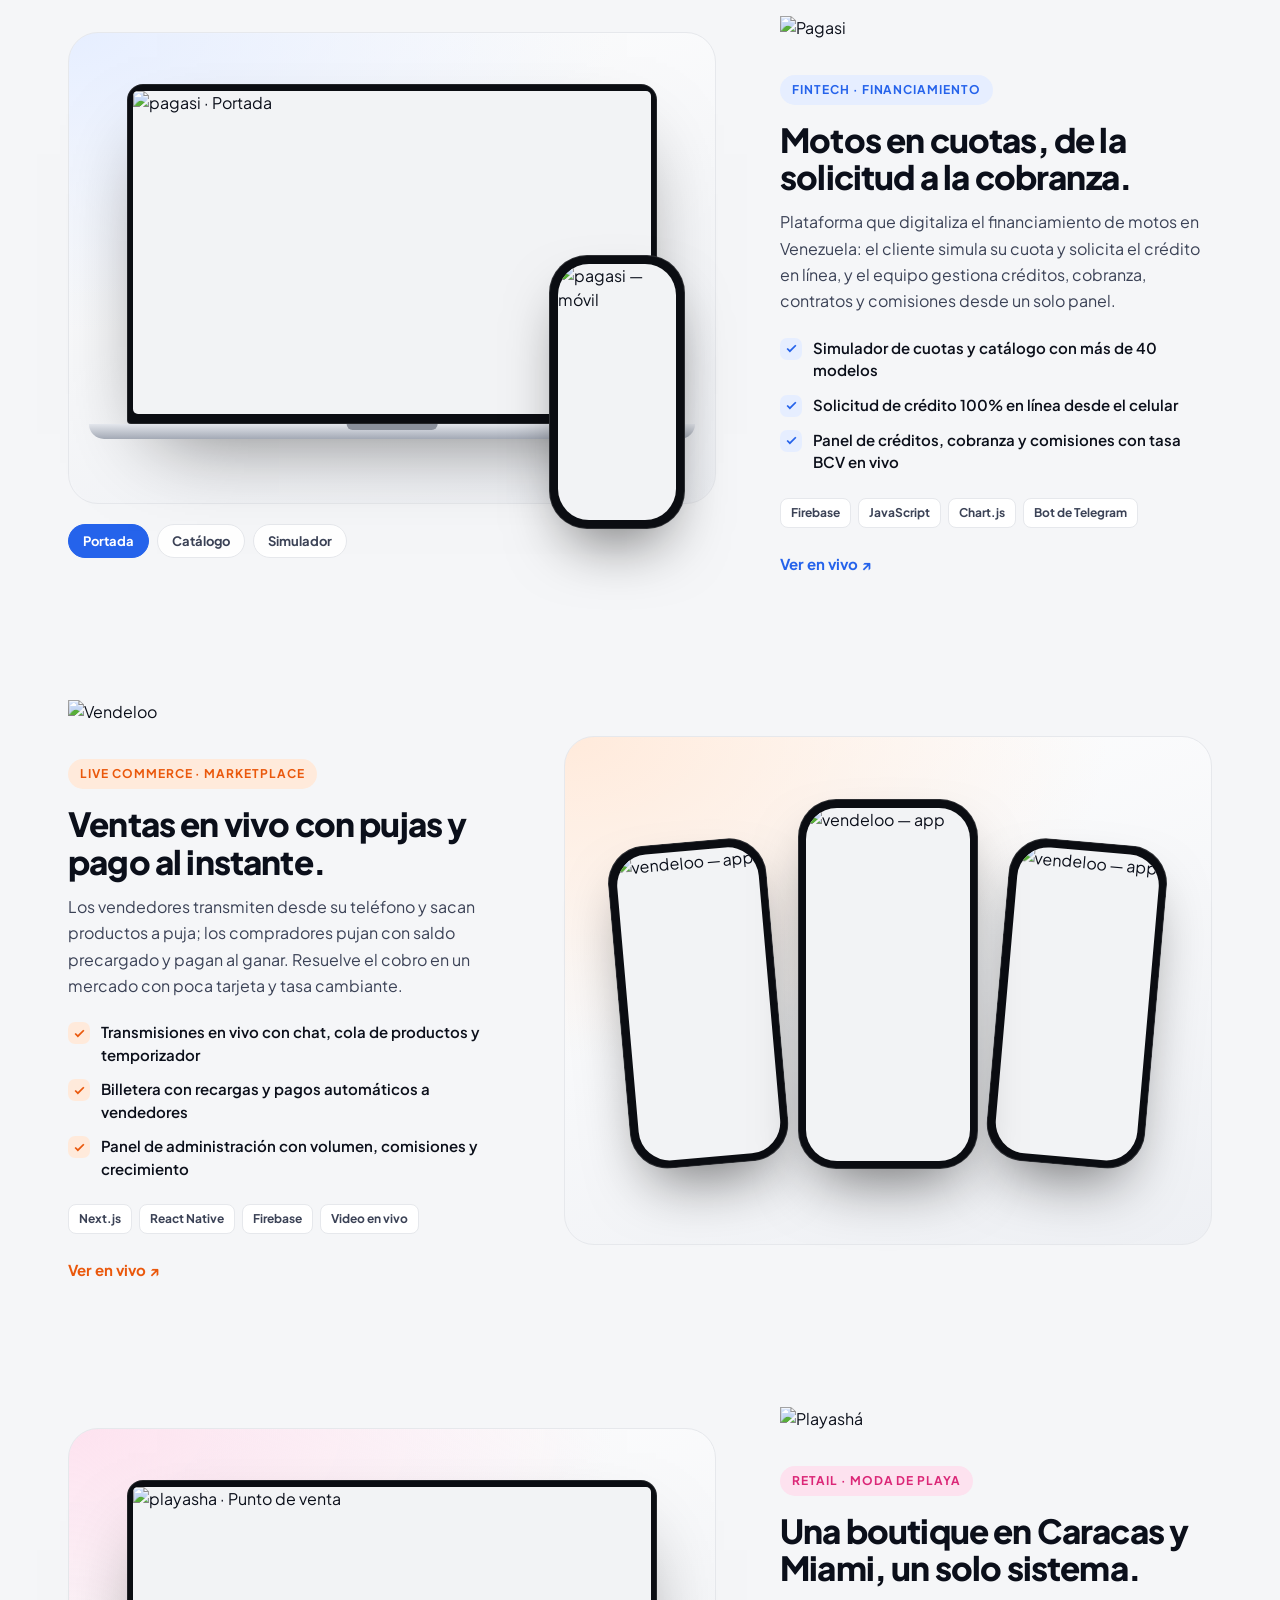
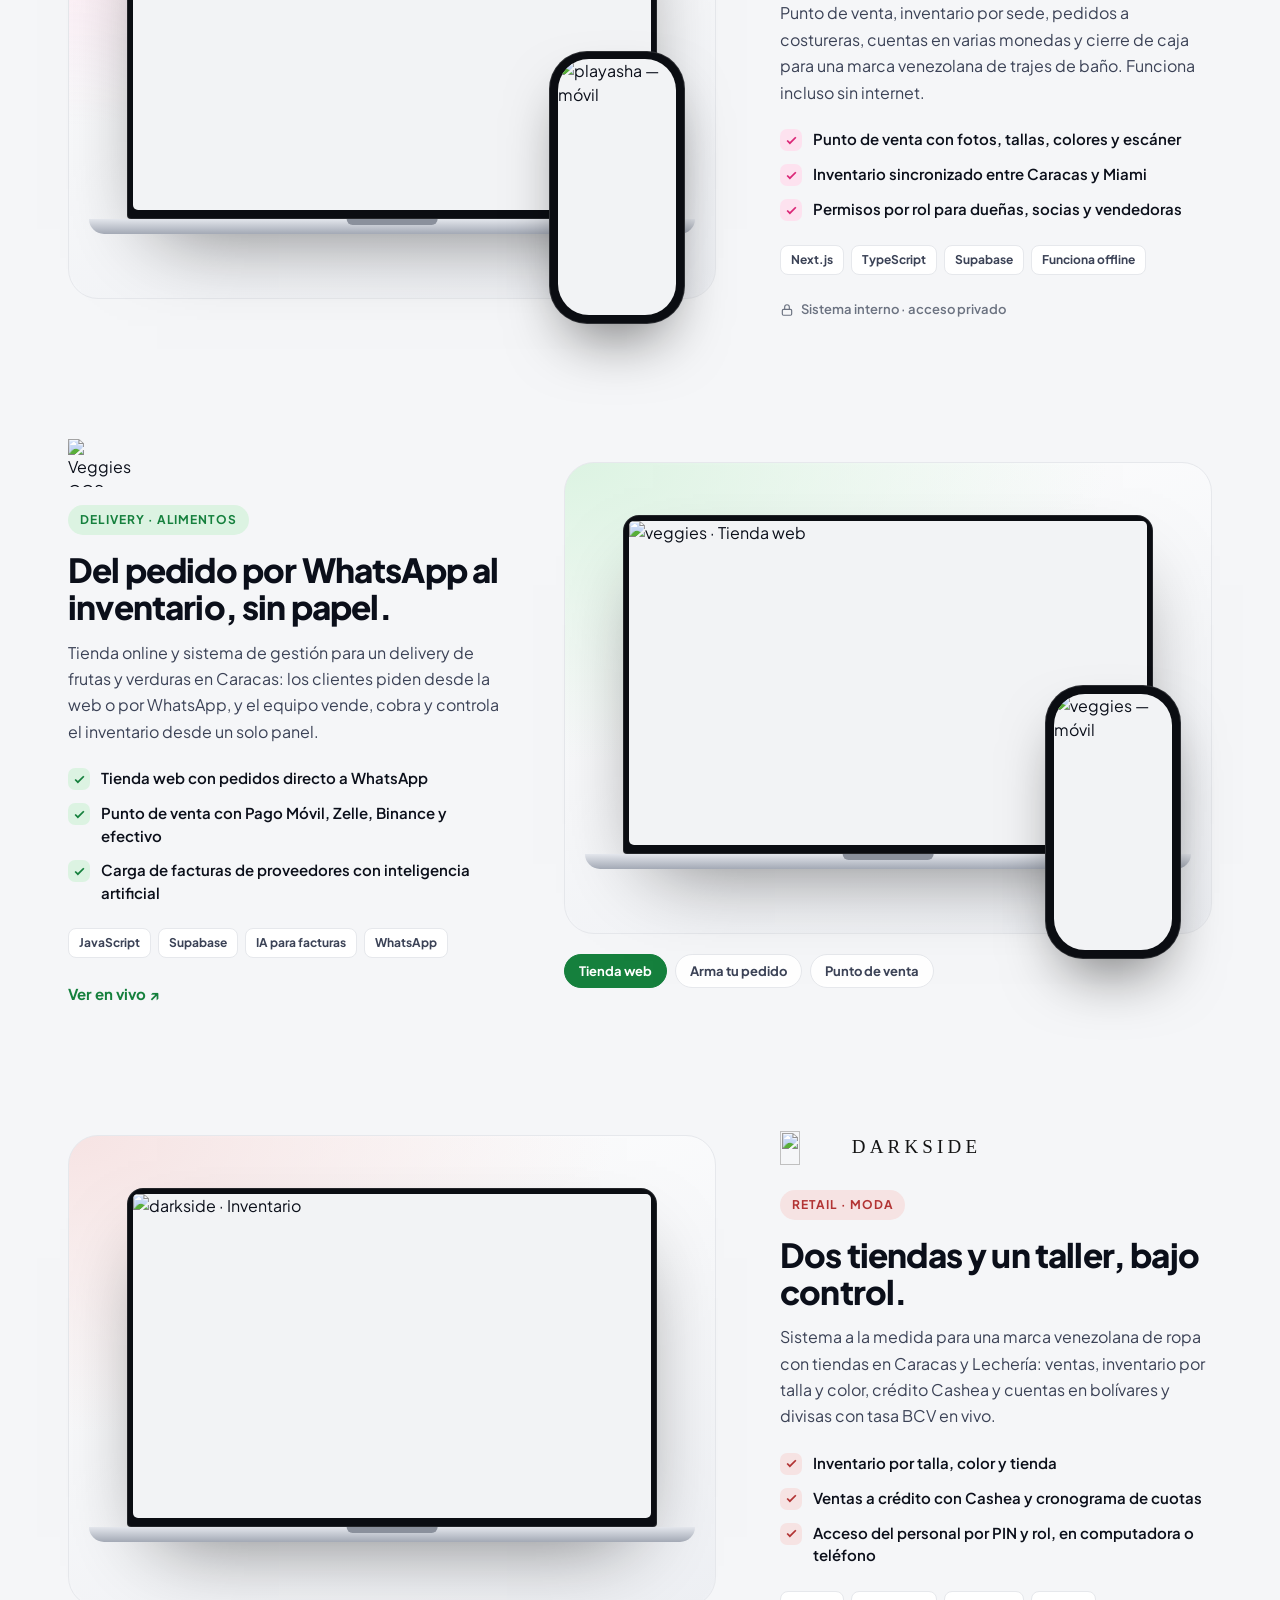
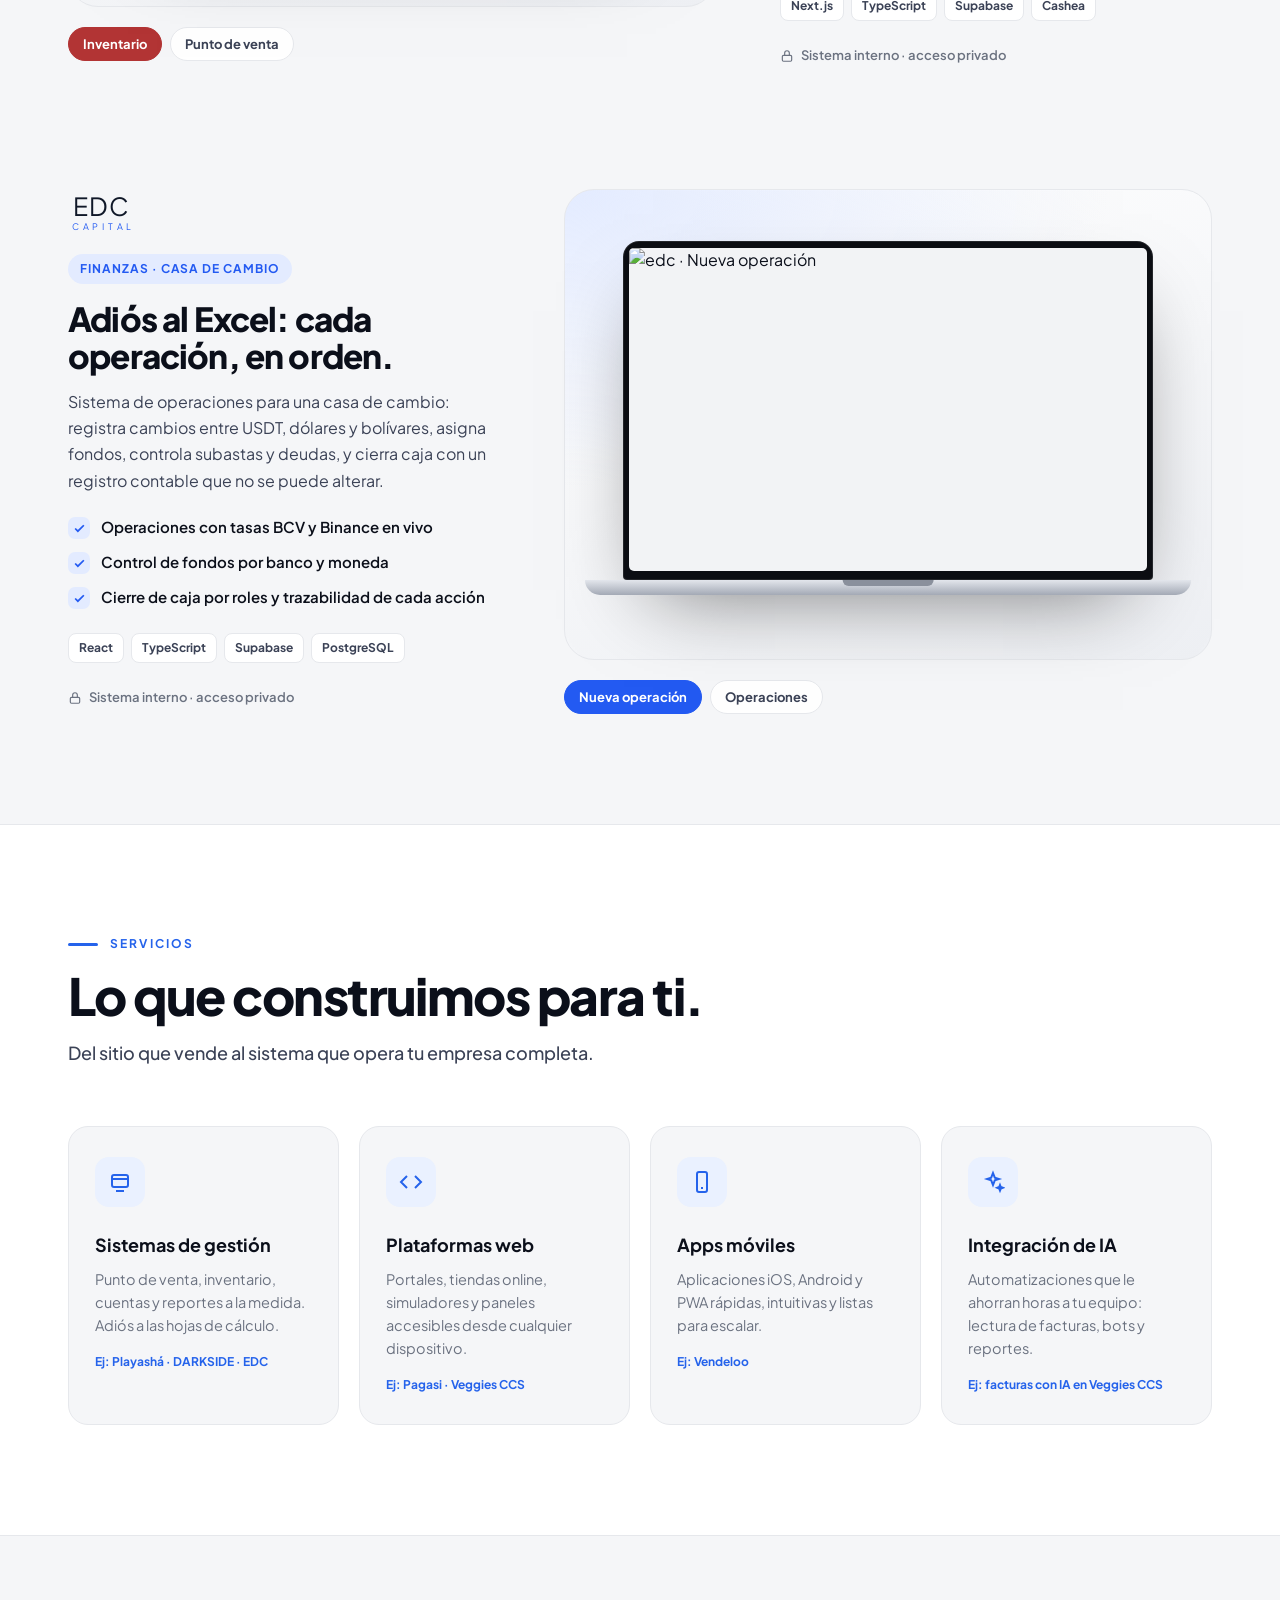
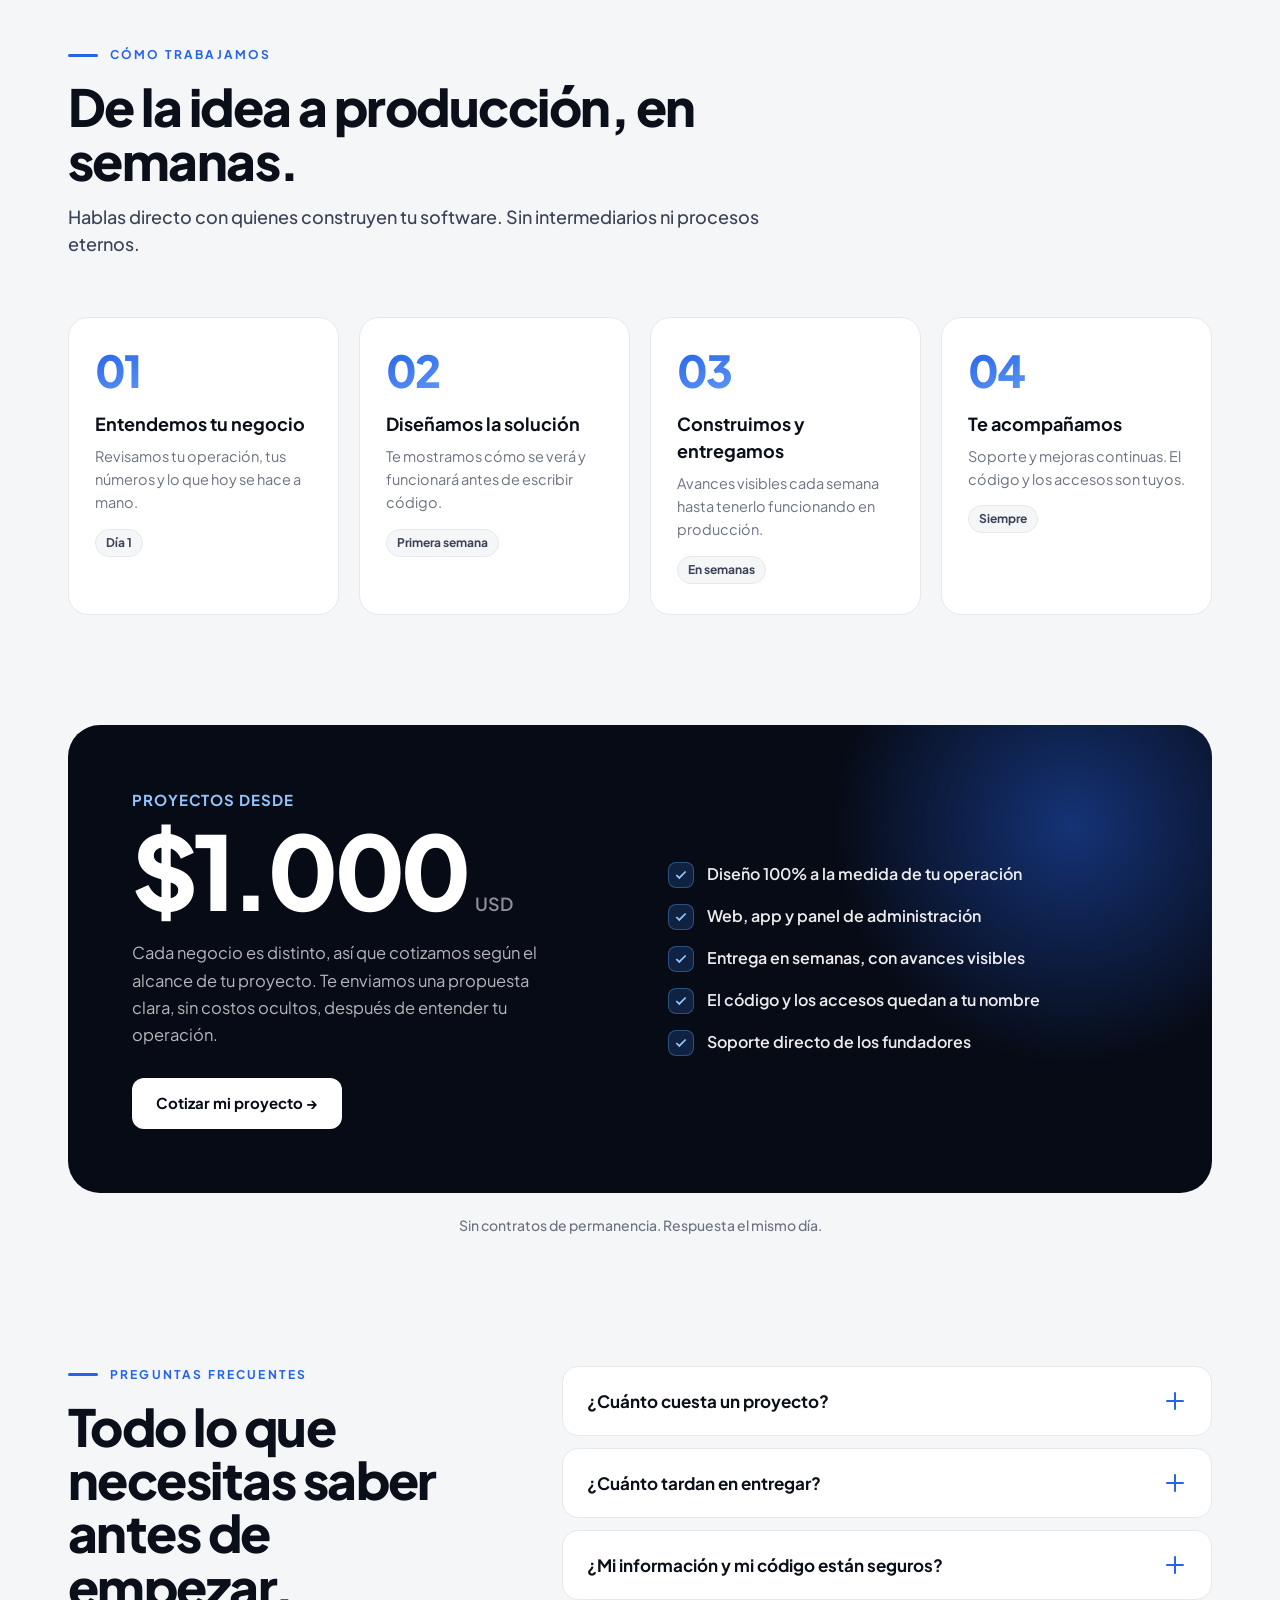
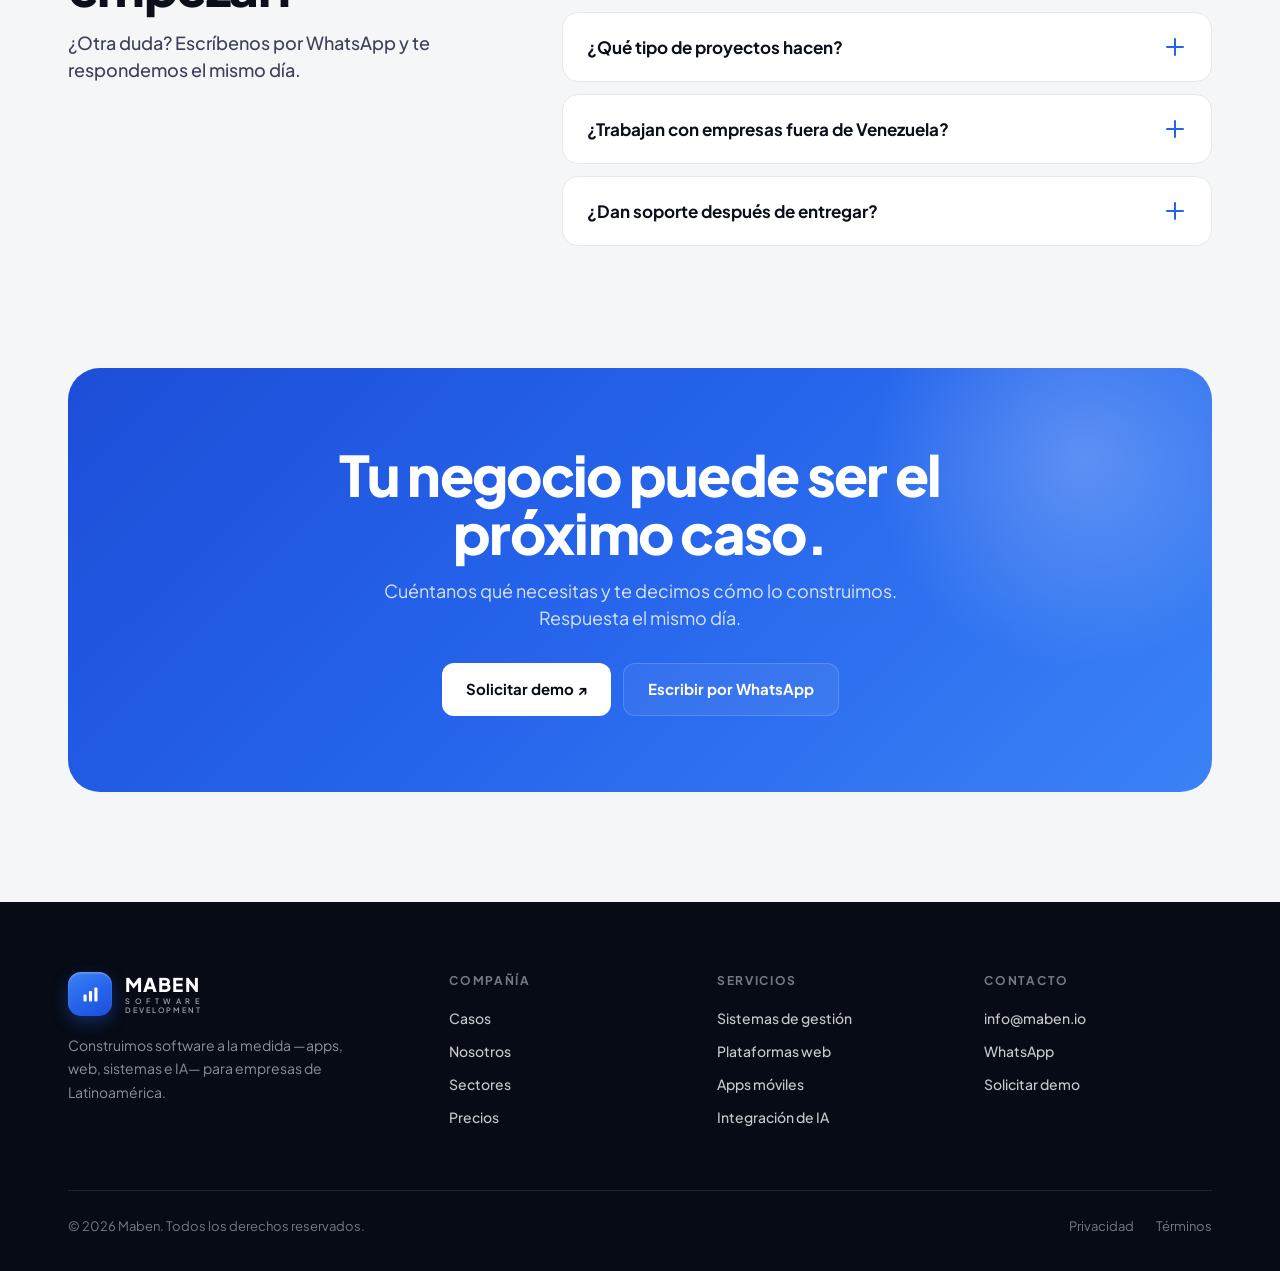
